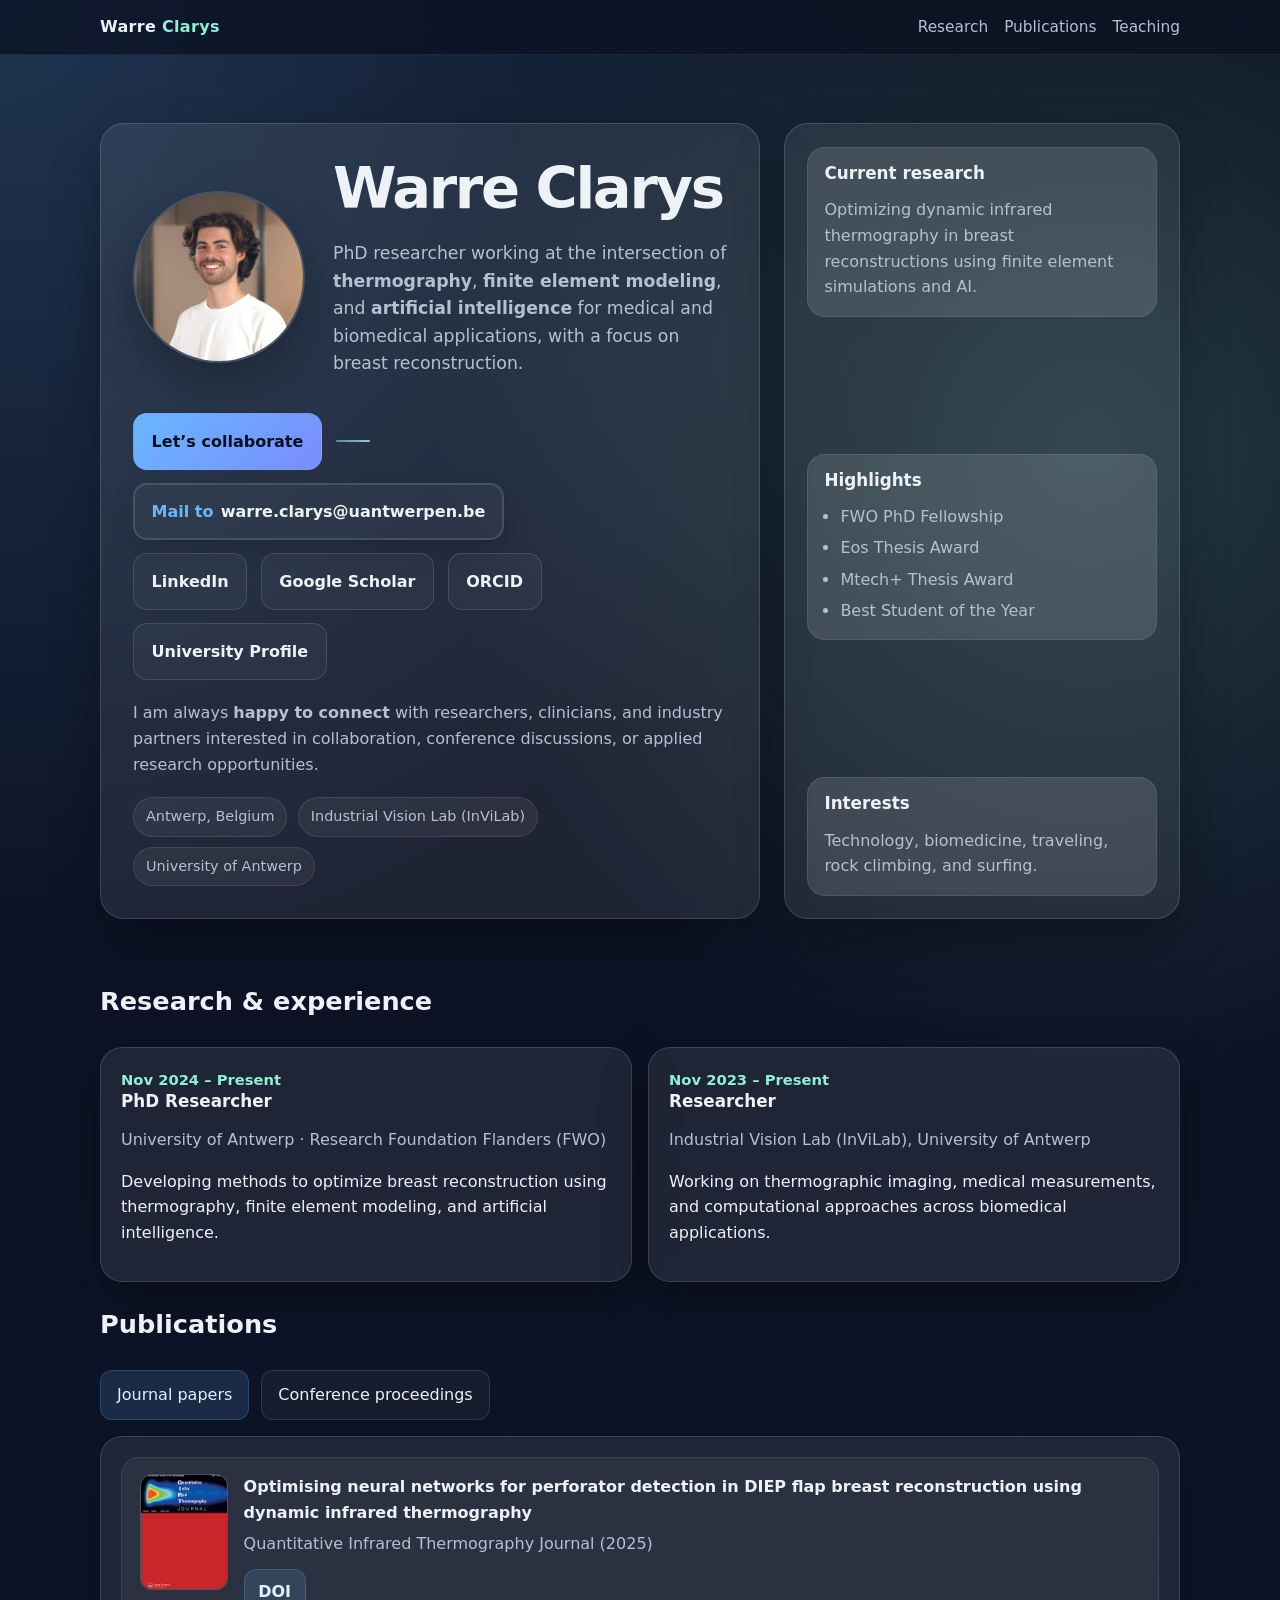
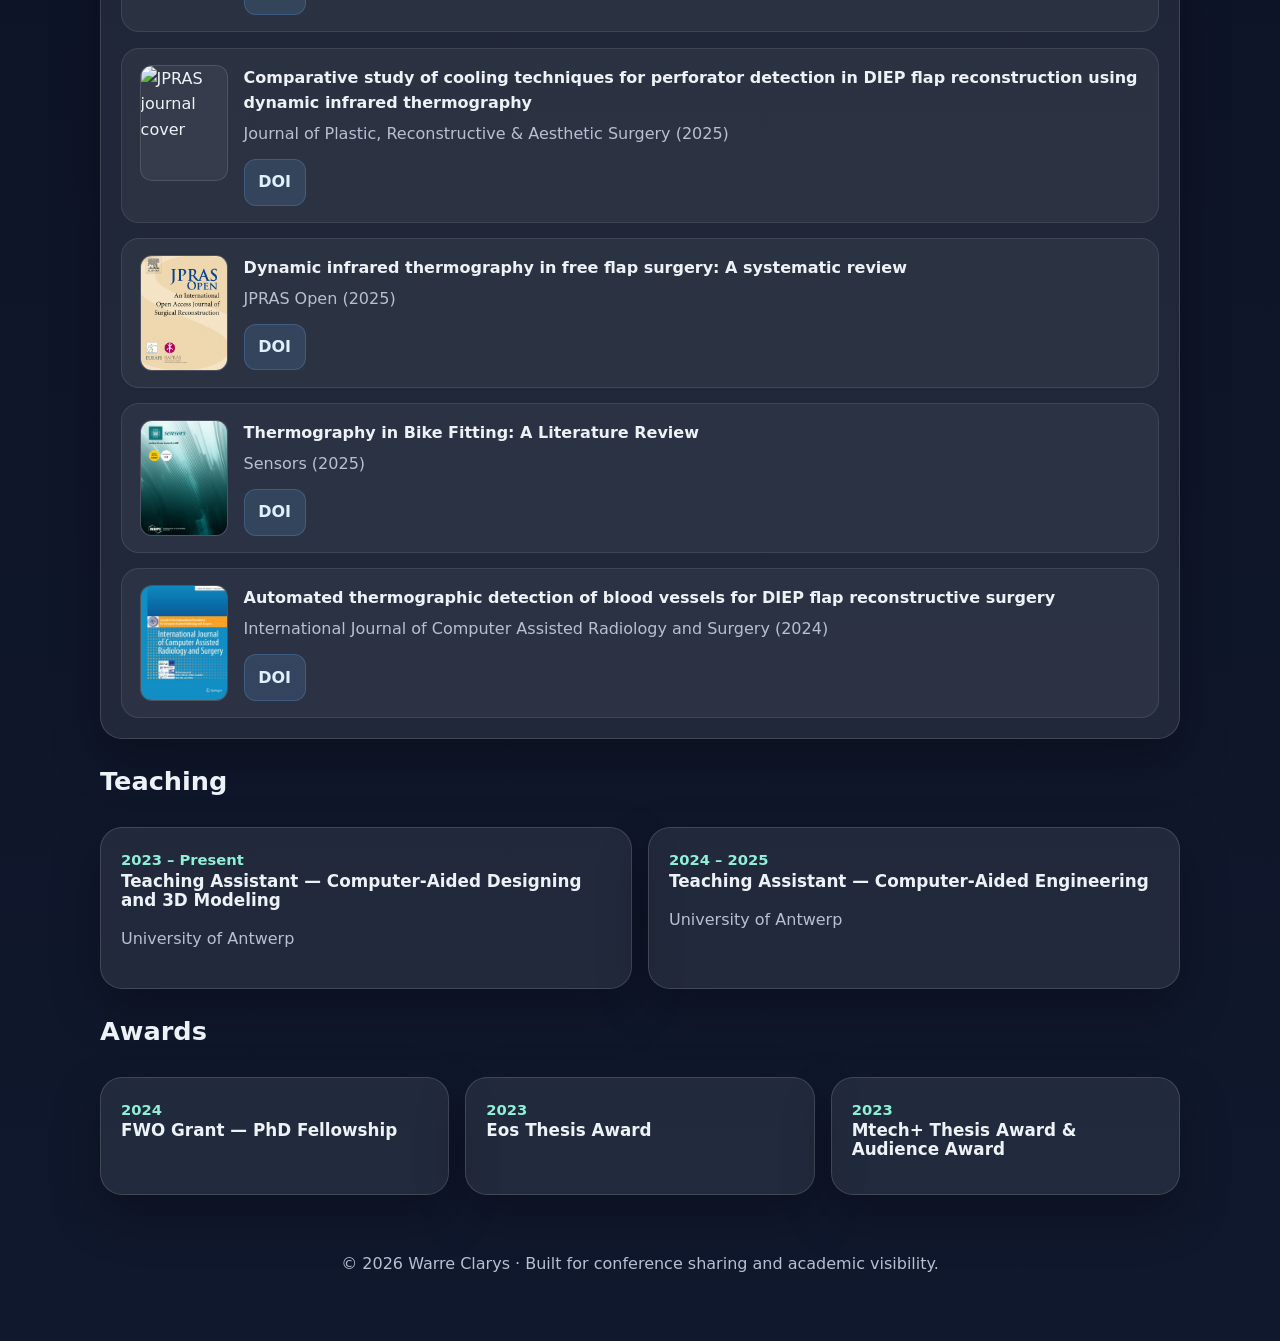
==== index.html @ d7e2ec7a "Update index.html" ====
<!DOCTYPE html>
<html lang="en">
<head>
  <meta charset="UTF-8" />
  <meta name="viewport" content="width=device-width, initial-scale=1.0" />
  <title>Warre Clarys | PhD Researcher</title>
  <meta name="description" content="Personal academic website of Warre Clarys, PhD researcher at the University of Antwerp working on thermography, finite element modeling, and AI in breast reconstruction." />
  <style>
    :root {
      --bg: #0b1020;
      --panel: rgba(255,255,255,0.08);
      --panel-strong: rgba(255,255,255,0.12);
      --text: #edf2f7;
      --muted: #b7c0d1;
      --accent: #69b7ff;
      --accent-2: #8ef0d6;
      --border: rgba(255,255,255,0.14);
      --shadow: 0 20px 50px rgba(0,0,0,0.28);
      --max: 1080px;
    }

    * { box-sizing: border-box; }
    html { scroll-behavior: smooth; }
    body {
      margin: 0;
      font-family: Inter, ui-sans-serif, system-ui, -apple-system, BlinkMacSystemFont, "Segoe UI", sans-serif;
      color: var(--text);
      background:
        radial-gradient(circle at top left, rgba(105,183,255,0.22), transparent 30%),
        radial-gradient(circle at 85% 15%, rgba(142,240,214,0.18), transparent 24%),
        linear-gradient(180deg, #0b1020 0%, #10182d 100%);
      line-height: 1.6;
    }

    a { color: inherit; text-decoration: none; }
    img { max-width: 100%; display: block; }

    .container { width: min(calc(100% - 2rem), var(--max)); margin: 0 auto; }

    .nav {
      position: sticky;
      top: 0;
      backdrop-filter: blur(14px);
      background: rgba(11,16,32,0.72);
      border-bottom: 1px solid rgba(255,255,255,0.08);
      z-index: 10;
    }

    .nav-inner {
      display: flex;
      align-items: center;
      justify-content: space-between;
      padding: 0.9rem 0;
      gap: 1rem;
    }

    .brand { font-weight: 800; letter-spacing: 0.02em; }
    .brand span { color: var(--accent-2); }

    .nav-links {
      display: flex;
      gap: 1rem;
      flex-wrap: wrap;
      font-size: 0.96rem;
      color: var(--muted);
    }

    .hero {
      padding: 4.25rem 0 3rem;
    }

    .hero-grid {
      display: grid;
      grid-template-columns: 1.25fr 0.75fr;
      gap: 1.5rem;
      align-items: stretch;
    }

    .card {
      background: var(--panel);
      border: 1px solid var(--border);
      border-radius: 24px;
      box-shadow: var(--shadow);
    }

    .hero-main {
      padding: 2rem;
    }

    .eyebrow {
      display: inline-block;
      padding: 0.35rem 0.7rem;
      border-radius: 999px;
      background: rgba(105,183,255,0.12);
      border: 1px solid rgba(105,183,255,0.24);
      color: #d6e9ff;
      font-size: 0.88rem;
      margin-bottom: 1rem;
    }

    .hero-top {
      display: flex;
      gap: 1.75rem;
      align-items: center;
      margin-bottom: 1rem;
    }

    .profile-photo {
      width: 172px;
      height: 172px;
      object-fit: cover;
      border-radius: 50%;
      border: 2px solid rgba(255,255,255,0.14);
      box-shadow: var(--shadow);
      flex-shrink: 0;
    }

    h1, h2, h3 { line-height: 1.15; margin: 0 0 0.9rem; }
    h1 { font-size: clamp(2.2rem, 4.5vw, 4.2rem); letter-spacing: -0.04em; }
    h2 { font-size: clamp(1.45rem, 2vw, 2rem); }
    h3 { font-size: 1.05rem; }

    .lead {
      font-size: 1.08rem;
      color: var(--muted);
      max-width: 60ch;
      margin-bottom: 1.2rem;
    }

    .cta-row {
      display: flex;
      flex-wrap: wrap;
      gap: 0.85rem;
      margin-bottom: 0.85rem;
      align-items: center;
    }

    .cta-connector {
      width: 34px;
      height: 2px;
      background: linear-gradient(90deg, rgba(105,183,255,0.7), rgba(142,240,214,0.9));
      border-radius: 999px;
      flex-shrink: 0;
      opacity: 0.95;
    }

    .link-row {
      display: flex;
      flex-wrap: wrap;
      gap: 0.85rem;
      margin-bottom: 1.3rem;
    }

    .email-link {
      background: linear-gradient(135deg, rgba(142,240,214,0.12), rgba(105,183,255,0.10));
      border-color: rgba(142,240,214,0.72);
      color: #f6fffb;
      box-shadow: 0 0 0 1px rgba(142,240,214,0.16) inset, 0 10px 24px rgba(0,0,0,0.14);
      padding-left: 1rem;
      padding-right: 1rem;
    }

    .email-link .mail-label {
      color: var(--accent);
      font-weight: 800;
      margin-right: 0.45rem;
    }

    

    .btn {
      display: inline-flex;
      align-items: center;
      justify-content: center;
      padding: 0.9rem 1.1rem;
      border-radius: 14px;
      font-weight: 700;
      border: 1px solid transparent;
      transition: transform 0.18s ease, background 0.18s ease, border-color 0.18s ease;
      text-align: center;
    }
    .btn:hover { transform: translateY(-1px); }
    .btn-primary {
      background: linear-gradient(135deg, var(--accent), #7a8cff);
      color: #07111f;
    }
    .btn-secondary {
      background: rgba(255,255,255,0.04);
      border-color: rgba(255,255,255,0.12);
      color: var(--text);
    }

    .hero-meta {
      display: flex;
      flex-wrap: wrap;
      gap: 0.65rem;
      margin-top: 1.25rem;
    }

    .pill {
      padding: 0.45rem 0.75rem;
      border-radius: 999px;
      background: rgba(255,255,255,0.06);
      border: 1px solid rgba(255,255,255,0.09);
      color: var(--muted);
      font-size: 0.9rem;
    }

    .hero-side {
      padding: 1.4rem;
      display: flex;
      flex-direction: column;
      justify-content: space-between;
      gap: 1rem;
    }

    .mini-block {
      padding: 1rem;
      border-radius: 18px;
      background: var(--panel-strong);
      border: 1px solid rgba(255,255,255,0.09);
    }

    .mini-block p, .mini-block li { color: var(--muted); margin: 0.35rem 0 0; }
    .mini-block ul { padding-left: 1rem; margin: 0.2rem 0 0; }

    .section {
      padding: 1.25rem 0 0.5rem;
    }

    .section-header {
      display: flex;
      justify-content: space-between;
      align-items: end;
      gap: 1rem;
      margin-bottom: 1rem;
    }

    .grid-2, .grid-3 {
      display: grid;
      gap: 1rem;
    }
    .grid-2 { grid-template-columns: repeat(2, minmax(0, 1fr)); }
    .grid-3 { grid-template-columns: repeat(3, minmax(0, 1fr)); }

    .content-card {
      padding: 1.25rem;
      background: var(--panel);
      border: 1px solid var(--border);
      border-radius: 22px;
      box-shadow: var(--shadow);
    }

    .meta { color: var(--accent-2); font-size: 0.92rem; font-weight: 700; }
    .muted { color: var(--muted); }

    .pub-tabs {
      display: flex;
      flex-wrap: wrap;
      gap: 0.75rem;
      margin-bottom: 1rem;
    }

    .tab-btn {
      cursor: pointer;
      padding: 0.7rem 1rem;
      border-radius: 12px;
      border: 1px solid rgba(255,255,255,0.12);
      background: rgba(255,255,255,0.04);
      color: var(--text);
      font-weight: 700;
      font: inherit;
    }

    .tab-btn.active {
      background: rgba(105,183,255,0.14);
      color: #dff1ff;
      border-color: rgba(105,183,255,0.22);
    }

    .pub-group { display: none; }
    .pub-group.active { display: grid; gap: 0.95rem; }

    .pub-item {
      display: grid;
      grid-template-columns: 88px 1fr;
      gap: 1rem;
      align-items: start;
      padding: 1rem 1.1rem;
      background: rgba(255,255,255,0.05);
      border-radius: 18px;
      border: 1px solid rgba(255,255,255,0.09);
    }

    .pub-cover {
      width: 88px;
      height: 116px;
      object-fit: cover;
      border-radius: 12px;
      border: 1px solid rgba(255,255,255,0.12);
      background: rgba(255,255,255,0.05);
    }

    .pub-item strong { display: block; margin-bottom: 0.35rem; }
    .pub-links {
      display: flex;
      flex-wrap: wrap;
      gap: 0.7rem;
      margin-top: 0.75rem;
    }

    .pub-links a {
      display: inline-flex;
      align-items: center;
      justify-content: center;
      padding: 0.6rem 0.85rem;
      border-radius: 12px;
      font-weight: 700;
      border: 1px solid rgba(255,255,255,0.12);
      background: rgba(255,255,255,0.04);
      color: var(--text);
    }

    .pub-links a.primary-link {
      background: rgba(105,183,255,0.14);
      color: #dff1ff;
      border-color: rgba(105,183,255,0.22);
    }

    footer {
      padding: 3rem 0 4rem;
      color: var(--muted);
      text-align: center;
    }

    @media (max-width: 920px) {
      .hero-grid, .grid-2, .grid-3 { grid-template-columns: 1fr; }
      .nav-inner { flex-direction: column; align-items: start; }
      .hero-top { align-items: flex-start; }
    }

    @media (max-width: 640px) {
      .hero { padding: 2.25rem 0 2rem; }
      .nav { position: static; }
      .nav-inner { align-items: center; }
      .nav-links {
        justify-content: center;
        width: 100%;
        font-size: 0.92rem;
        gap: 0.8rem 1rem;
      }
      .hero-main, .hero-side, .content-card { padding: 1.15rem; }
      .hero-top {
        flex-direction: column;
        align-items: center;
        text-align: center;
      }
      .profile-photo {
        width: 186px;
        height: 186px;
      }
      .lead { font-size: 1rem; }
      .cta-row, .link-row, .hero-meta, .pub-tabs { justify-content: center; }
      .pub-item {
        grid-template-columns: 1fr;
      }
      .pub-cover {
        width: 84px;
        height: 110px;
      }
      .section { padding-top: 0.8rem; }
      h1 { font-size: 2.15rem; }
    }
  </style>
</head>
<body>
  <nav class="nav">
    <div class="container nav-inner">
      <a class="brand" href="#top">Warre<span> Clarys</span></a>
      <div class="nav-links">
        <a href="#research">Research</a>
        <a href="#publications">Publications</a>
        <a href="#teaching">Teaching</a>
      </div>
    </div>
  </nav>

  <main id="top">
    <section class="hero">
      <div class="container hero-grid">
        <div class="card hero-main">
          <div class="hero-top">
            <img class="profile-photo" src="profielfoto2_bijgesneden.png" alt="Portrait of Warre Clarys" />
            <div>
              <h1>Warre Clarys</h1>
              <p class="lead">
                PhD researcher working at the intersection of <strong>thermography</strong>, <strong>finite element modeling</strong>, and <strong>artificial intelligence</strong> for medical and biomedical applications, with a focus on breast reconstruction.
              </p>
            </div>
          </div>

          <div class="cta-row">
            <a class="btn btn-primary" href="mailto:warre.clarys@uantwerpen.be">Let’s collaborate</a>
            <span class="cta-connector" aria-hidden="true"></span>
            <a class="btn btn-secondary email-link" href="mailto:warre.clarys@uantwerpen.be"><span class="mail-label">Mail to</span> warre.clarys@uantwerpen.be</a>
          </div>

          <div class="link-row">
            <a class="btn btn-secondary" href="https://www.linkedin.com/in/warre-clarys-a41159239/" target="_blank" rel="noreferrer">LinkedIn</a>
            <a class="btn btn-secondary" href="https://scholar.google.com/citations?user=UOF4WLYAAAAJ" target="_blank" rel="noreferrer">Google Scholar</a>
            <a class="btn btn-secondary" href="https://orcid.org/0009-0002-5325-7750" target="_blank" rel="noreferrer">ORCID</a>
            <a class="btn btn-secondary" href="https://www.uantwerpen.be/en/staff/warre-clarys_26151/" target="_blank" rel="noreferrer">University Profile</a>
          </div>

          <p class="muted" style="margin:0 0 1rem; max-width:58ch;">
            I am always <strong>happy to connect</strong> with researchers, clinicians, and industry partners interested in collaboration, conference discussions, or applied research opportunities.
          </p>

          <div class="hero-meta">
            <span class="pill">Antwerp, Belgium</span>
            <span class="pill">Industrial Vision Lab (InViLab)</span>
            <span class="pill">University of Antwerp</span>
          </div>
        </div>

        <aside class="card hero-side">
          <div class="mini-block">
            <h3>Current research</h3>
            <p>Optimizing dynamic infrared thermography in breast reconstructions using finite element simulations and AI.</p>
          </div>
          <div class="mini-block">
            <h3>Highlights</h3>
            <ul>
              <li>FWO PhD Fellowship</li>
              <li>Eos Thesis Award</li>
              <li>Mtech+ Thesis Award</li>
              <li>Best Student of the Year</li>
            </ul>
          </div>
          <div class="mini-block">
            <h3>Interests</h3>
            <p>Technology, biomedicine, traveling, rock climbing, and surfing.</p>
          </div>
        </aside>
      </div>
    </section>
<section id="research" class="section">
      <div class="container">
        <div class="section-header">
          <div>
            <h2>Research & experience</h2>
          </div>
        </div>
        <div class="grid-2">
          <article class="content-card">
            <div class="meta">Nov 2024 – Present</div>
            <h3>PhD Researcher</h3>
            <p class="muted">University of Antwerp · Research Foundation Flanders (FWO)</p>
            <p>Developing methods to optimize breast reconstruction using thermography, finite element modeling, and artificial intelligence.</p>
          </article>
          <article class="content-card">
            <div class="meta">Nov 2023 – Present</div>
            <h3>Researcher</h3>
            <p class="muted">Industrial Vision Lab (InViLab), University of Antwerp</p>
            <p>Working on thermographic imaging, medical measurements, and computational approaches across biomedical applications.</p>
          </article>
        </div>
      </div>
    </section>

    <section id="publications" class="section">
      <div class="container">
        <div class="section-header">
          <div>
            <h2>Publications</h2>
          </div>
        </div>

        <div class="pub-tabs">
          <button class="tab-btn active" data-target="journal-papers">Journal papers</button>
          <button class="tab-btn" data-target="conference-proceedings">Conference proceedings</button>
        </div>

        <div class="content-card">
          <div id="journal-papers" class="pub-group active">
            <div class="pub-item">
              <img class="pub-cover" src="QIRT_journal.jpg" alt="QIRT journal cover" />
              <div>
                <strong>Optimising neural networks for perforator detection in DIEP flap breast reconstruction using dynamic infrared thermography</strong>
                <div class="muted">Quantitative Infrared Thermography Journal (2025)</div>
                <div class="pub-links">
                  <a class="primary-link" href="https://doi.org/10.1080/17686733.2025.2585417" target="_blank" rel="noreferrer">DOI</a>
                  
                </div>
              </div>
            </div>

            <div class="pub-item">
              <img class="pub-cover" src="JPRAS_cover.jpg" alt="JPRAS journal cover" />
              <div>
                <strong>Comparative study of cooling techniques for perforator detection in DIEP flap reconstruction using dynamic infrared thermography</strong>
                <div class="muted">Journal of Plastic, Reconstructive & Aesthetic Surgery (2025)</div>
                <div class="pub-links">
                  <a class="primary-link" href="https://doi.org/10.1016/j.bjps.2025.08.018" target="_blank" rel="noreferrer">DOI</a>
                  
                </div>
              </div>
            </div>

            <div class="pub-item">
              <img class="pub-cover" src="JPRASOPEN_cover.jpg" alt="JPRAS Open cover" />
              <div>
                <strong>Dynamic infrared thermography in free flap surgery: A systematic review</strong>
                <div class="muted">JPRAS Open (2025)</div>
                <div class="pub-links">
                  <a class="primary-link" href="https://doi.org/10.1016/j.jpra.2025.11.027" target="_blank" rel="noreferrer">DOI</a>
                  
                </div>
              </div>
            </div>

            <div class="pub-item">
              <img class="pub-cover" src="sensors_cover.png" alt="Sensors journal cover" />
              <div>
                <strong>Thermography in Bike Fitting: A Literature Review</strong>
                <div class="muted">Sensors (2025)</div>
                <div class="pub-links">
                  <a class="primary-link" href="https://doi.org/10.3390/s25082356" target="_blank" rel="noreferrer">DOI</a>
                  
                </div>
              </div>
            </div>

            <div class="pub-item">
              <img class="pub-cover" src="IJCARS_cover.jfif" alt="IJCARS journal cover" />
              <div>
                <strong>Automated thermographic detection of blood vessels for DIEP flap reconstructive surgery</strong>
                <div class="muted">International Journal of Computer Assisted Radiology and Surgery (2024)</div>
                <div class="pub-links">
                  <a class="primary-link" href="https://doi.org/10.1007/s11548-024-03199-8" target="_blank" rel="noreferrer">DOI</a>
                  
                </div>
              </div>
            </div>
          </div>

          <div id="conference-proceedings" class="pub-group">
            <div class="pub-item" style="border-color: rgba(142,240,214,0.28); background: linear-gradient(135deg, rgba(142,240,214,0.08), rgba(255,255,255,0.04));">
              <img class="pub-cover" src="MeMeA_2026.jpeg" alt="IEEE International Symposium on Medical Measurements and Applications (MeMeA) 2026 cover" />
              <div>
                <strong>Dynamic infrared thermography and computed tomography angiography fusion for DIEP flap perforator selection: a novel measurement system</strong>
                <div class="muted">IEEE International Symposium on Medical Measurements and Applications (MeMeA) 2026</div>
                <div class="pub-links">
                  <a class="primary-link" href="#" onclick="return false;" aria-disabled="true">DOI coming soon</a>
                </div>
              </div>
            </div>

            <div class="pub-item" style="border-color: rgba(142,240,214,0.28); background: linear-gradient(135deg, rgba(142,240,214,0.08), rgba(255,255,255,0.04));">
              <img class="pub-cover" src="PBVS_2026.jpeg" alt="IEEE Conference on Computer Vision and Pattern Recognition Perception Beyond the Visible Spectrum Workshop (CVPR PBVS) 2026 cover" />
              <div>
                <strong>DIRT-SR38: A Real Paired Cross-Sensor Thermal Sequence Dataset for Super-Resolution in Clinical Dynamic Infrared Thermography</strong>
                <div class="muted">IEEE Conference on Computer Vision and Pattern Recognition Perception Beyond the Visible Spectrum Workshop (CVPR PBVS) 2026</div>
                <div class="pub-links">
                  <a class="primary-link" href="#" onclick="return false;" aria-disabled="true">DOI coming soon</a>
                </div>
              </div>
            </div>

            <div class="pub-item">
              <img class="pub-cover" src="QIRT_2024.jpg" alt="Quantitative InfraRed Thermography Conference (QIRT) 2024 cover" />
              <div>
                <strong>Detection of perforators for DIEP flap breast reconstruction using deep learning on thermal images</strong>
                <div class="muted">Quantitative InfraRed Thermography Conference (QIRT) 2024</div>
                <div class="pub-links">
                  <a class="primary-link" href="https://doi.org/10.21611/QIRT-2024-027" target="_blank" rel="noreferrer">DOI</a>
                </div>
              </div>
            </div>

            <div class="pub-item">
              <img class="pub-cover" src="MeMeA_2024.jpg" alt="IEEE International Symposium on Medical Measurements and Applications (MeMeA) 2024 cover" />
              <div>
                <strong>HypIRskin: Thermography-Guided Device for Diagnosis and Characterization of Skin Cancer Lesions</strong>
                <div class="muted">IEEE International Symposium on Medical Measurements and Applications (MeMeA) 2024</div>
                <div class="pub-links">
                  <a class="primary-link" href="https://doi.org/10.1109/MEMEA60663.2024.10596792" target="_blank" rel="noreferrer">DOI</a>
                </div>
              </div>
            </div>
          </div>
        </div>
      </div>
    </section>

    <section id="teaching" class="section">
      <div class="container">
        <div class="section-header">
          <div>
            <h2>Teaching</h2>
          </div>
        </div>
        <div class="grid-2">
          <article class="content-card">
            <div class="meta">2023 – Present</div>
            <h3>Teaching Assistant — Computer-Aided Designing and 3D Modeling</h3>
            <p class="muted">University of Antwerp</p>
          </article>
          <article class="content-card">
            <div class="meta">2024 – 2025</div>
            <h3>Teaching Assistant — Computer-Aided Engineering</h3>
            <p class="muted">University of Antwerp</p>
          </article>
        </div>
      </div>
    </section>

    <section class="section">
      <div class="container">
        <div class="section-header">
          <div>
            <h2>Awards</h2>
          </div>
        </div>
        <div class="grid-3">
          <article class="content-card"><div class="meta">2024</div><h3>FWO Grant — PhD Fellowship</h3></article>
          <article class="content-card"><div class="meta">2023</div><h3>Eos Thesis Award</h3></article>
          <article class="content-card"><div class="meta">2023</div><h3>Mtech+ Thesis Award & Audience Award</h3></article>
        </div>
      </div>
    </section>
  </main>

  <footer>
    <div class="container">
      © 2026 Warre Clarys · Built for conference sharing and academic visibility.
    </div>
  </footer>

  <script>
    const tabButtons = document.querySelectorAll('.tab-btn');
    const pubGroups = document.querySelectorAll('.pub-group');

    tabButtons.forEach(button => {
      button.addEventListener('click', () => {
        const target = button.getAttribute('data-target');

        tabButtons.forEach(btn => btn.classList.remove('active'));
        pubGroups.forEach(group => group.classList.remove('active'));

        button.classList.add('active');
        document.getElementById(target).classList.add('active');
      });
    });
  </script>
</body>
</html>
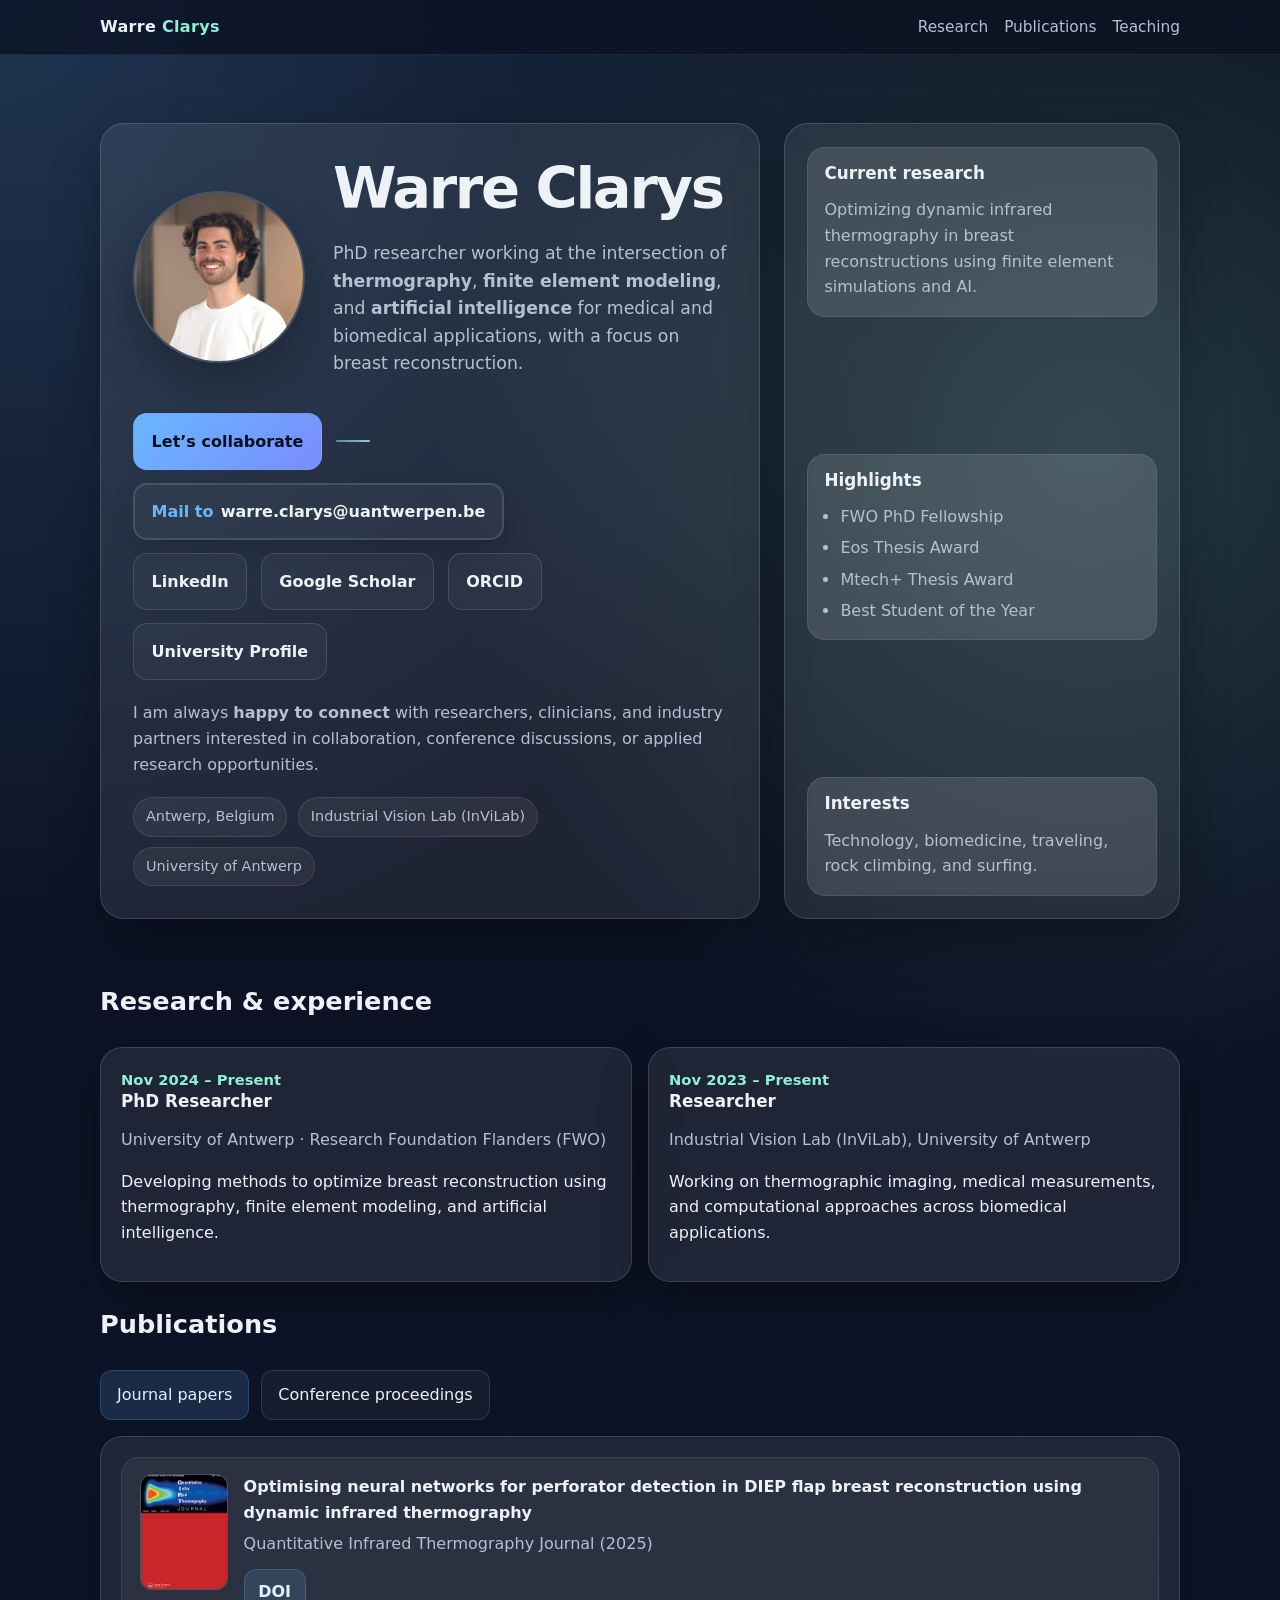
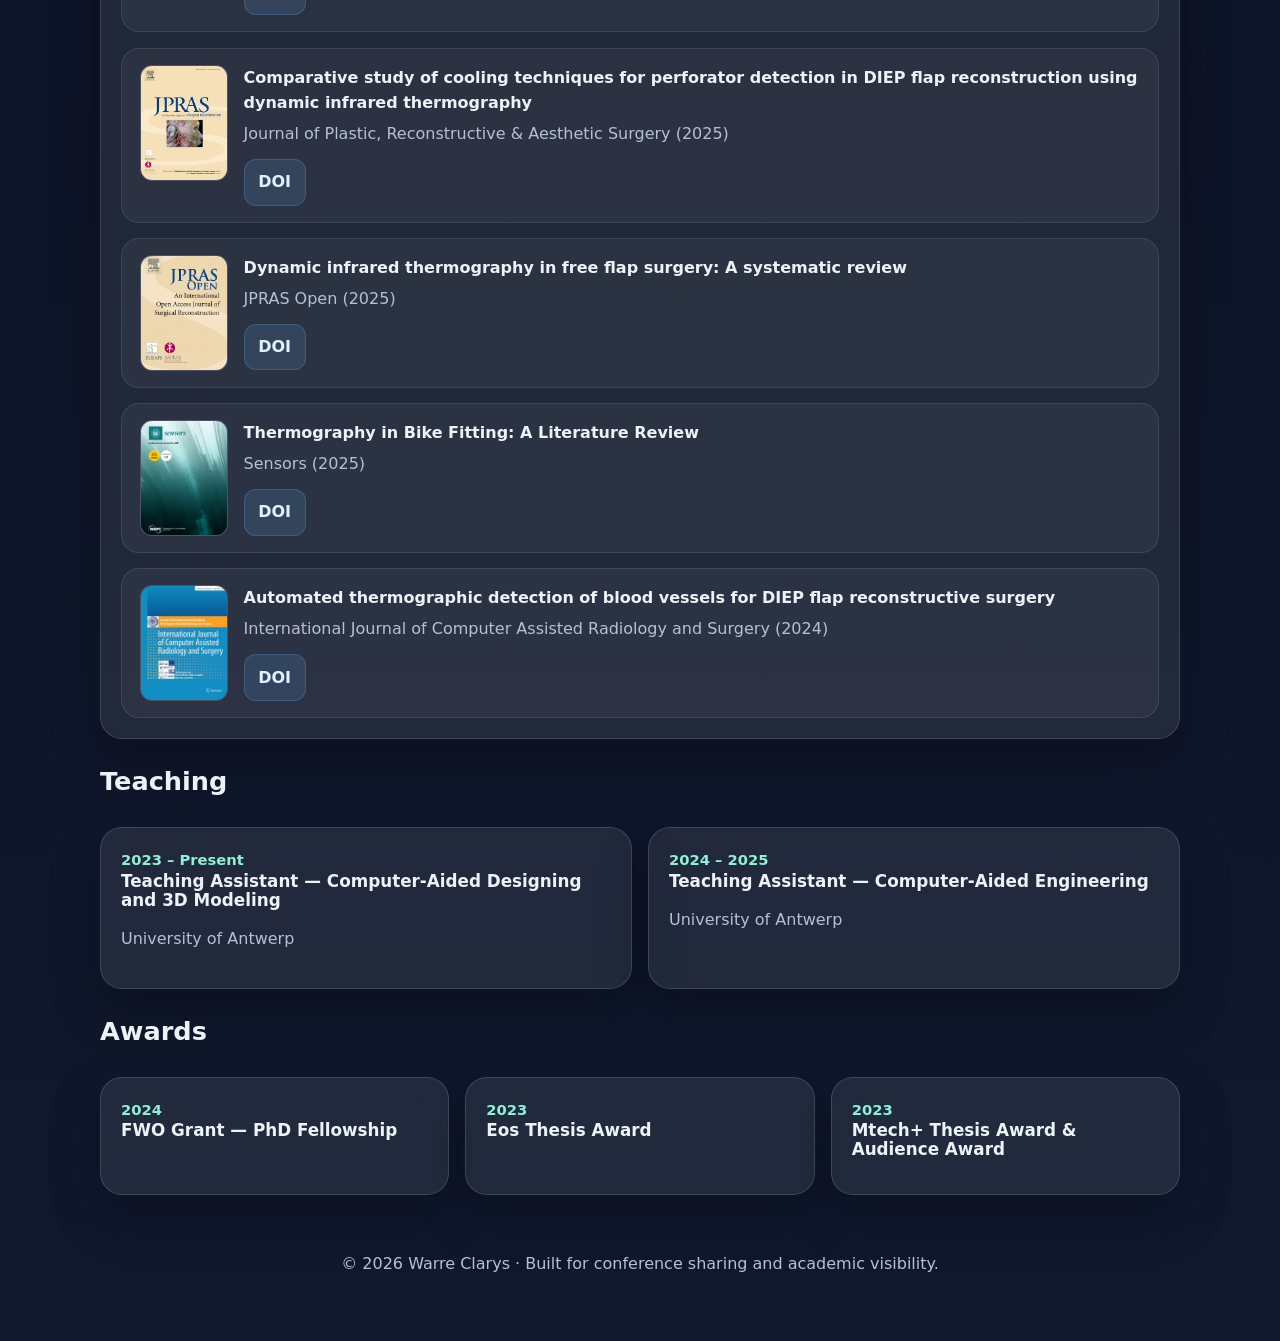
==== commit cc3e7554: "Update index.html" ====
--- a/index.html
+++ b/index.html
@@ -496,7 +496,7 @@
             </div>
 
             <div class="pub-item">
-              <img class="pub-cover" src="JPRAS_cover.jpg" alt="JPRAS journal cover" />
+              <img class="pub-cover" src="JPRAS_cover.jpeg" alt="JPRAS journal cover" />
               <div>
                 <strong>Comparative study of cooling techniques for perforator detection in DIEP flap reconstruction using dynamic infrared thermography</strong>
                 <div class="muted">Journal of Plastic, Reconstructive & Aesthetic Surgery (2025)</div>
@@ -546,7 +546,7 @@
 
           <div id="conference-proceedings" class="pub-group">
             <div class="pub-item" style="border-color: rgba(142,240,214,0.28); background: linear-gradient(135deg, rgba(142,240,214,0.08), rgba(255,255,255,0.04));">
-              <img class="pub-cover" src="MeMeA_2026.jpeg" alt="IEEE International Symposium on Medical Measurements and Applications (MeMeA) 2026 cover" />
+              <img class="pub-cover" src="MeMeA_2026.jpg" alt="IEEE International Symposium on Medical Measurements and Applications (MeMeA) 2026 cover" />
               <div>
                 <strong>Dynamic infrared thermography and computed tomography angiography fusion for DIEP flap perforator selection: a novel measurement system</strong>
                 <div class="muted">IEEE International Symposium on Medical Measurements and Applications (MeMeA) 2026</div>
@@ -557,7 +557,7 @@
             </div>
 
             <div class="pub-item" style="border-color: rgba(142,240,214,0.28); background: linear-gradient(135deg, rgba(142,240,214,0.08), rgba(255,255,255,0.04));">
-              <img class="pub-cover" src="PBVS_2026.jpeg" alt="IEEE Conference on Computer Vision and Pattern Recognition Perception Beyond the Visible Spectrum Workshop (CVPR PBVS) 2026 cover" />
+              <img class="pub-cover" src="PBVS_2026.jpg" alt="IEEE Conference on Computer Vision and Pattern Recognition Perception Beyond the Visible Spectrum Workshop (CVPR PBVS) 2026 cover" />
               <div>
                 <strong>DIRT-SR38: A Real Paired Cross-Sensor Thermal Sequence Dataset for Super-Resolution in Clinical Dynamic Infrared Thermography</strong>
                 <div class="muted">IEEE Conference on Computer Vision and Pattern Recognition Perception Beyond the Visible Spectrum Workshop (CVPR PBVS) 2026</div>
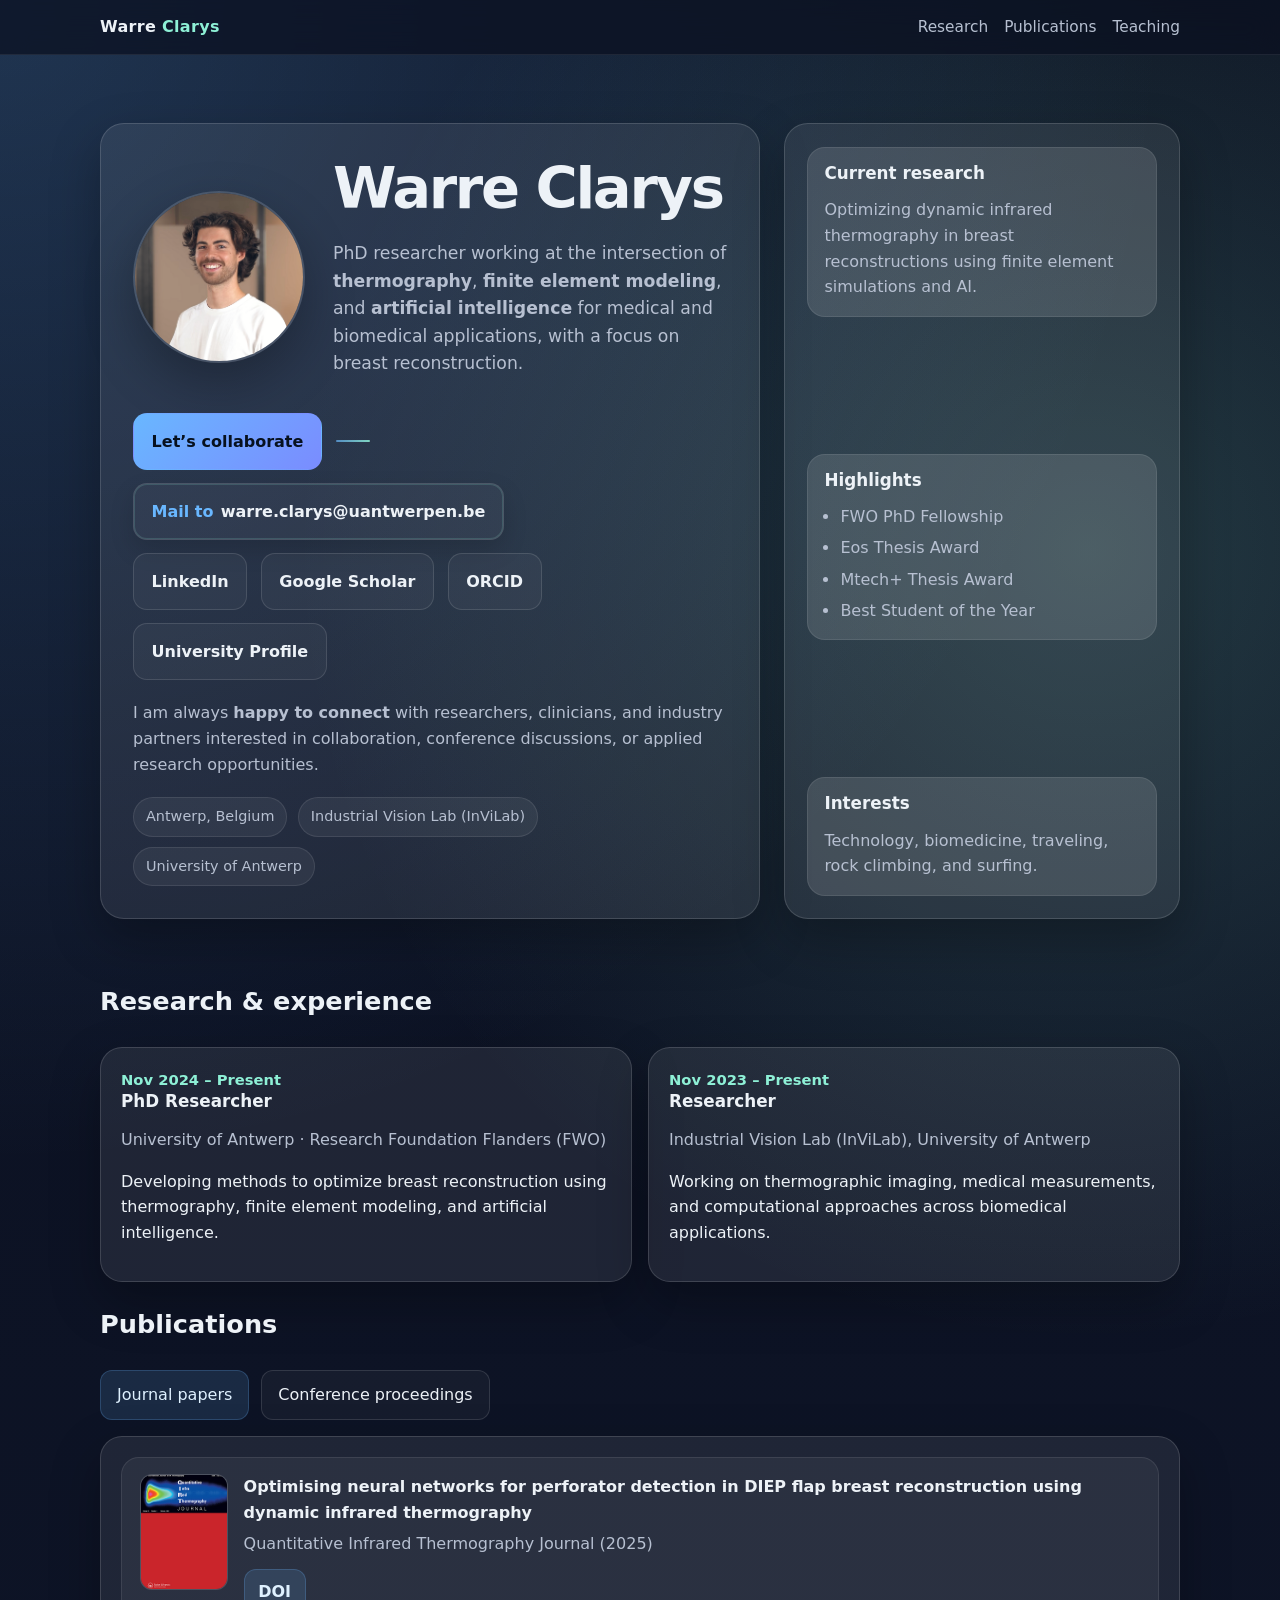
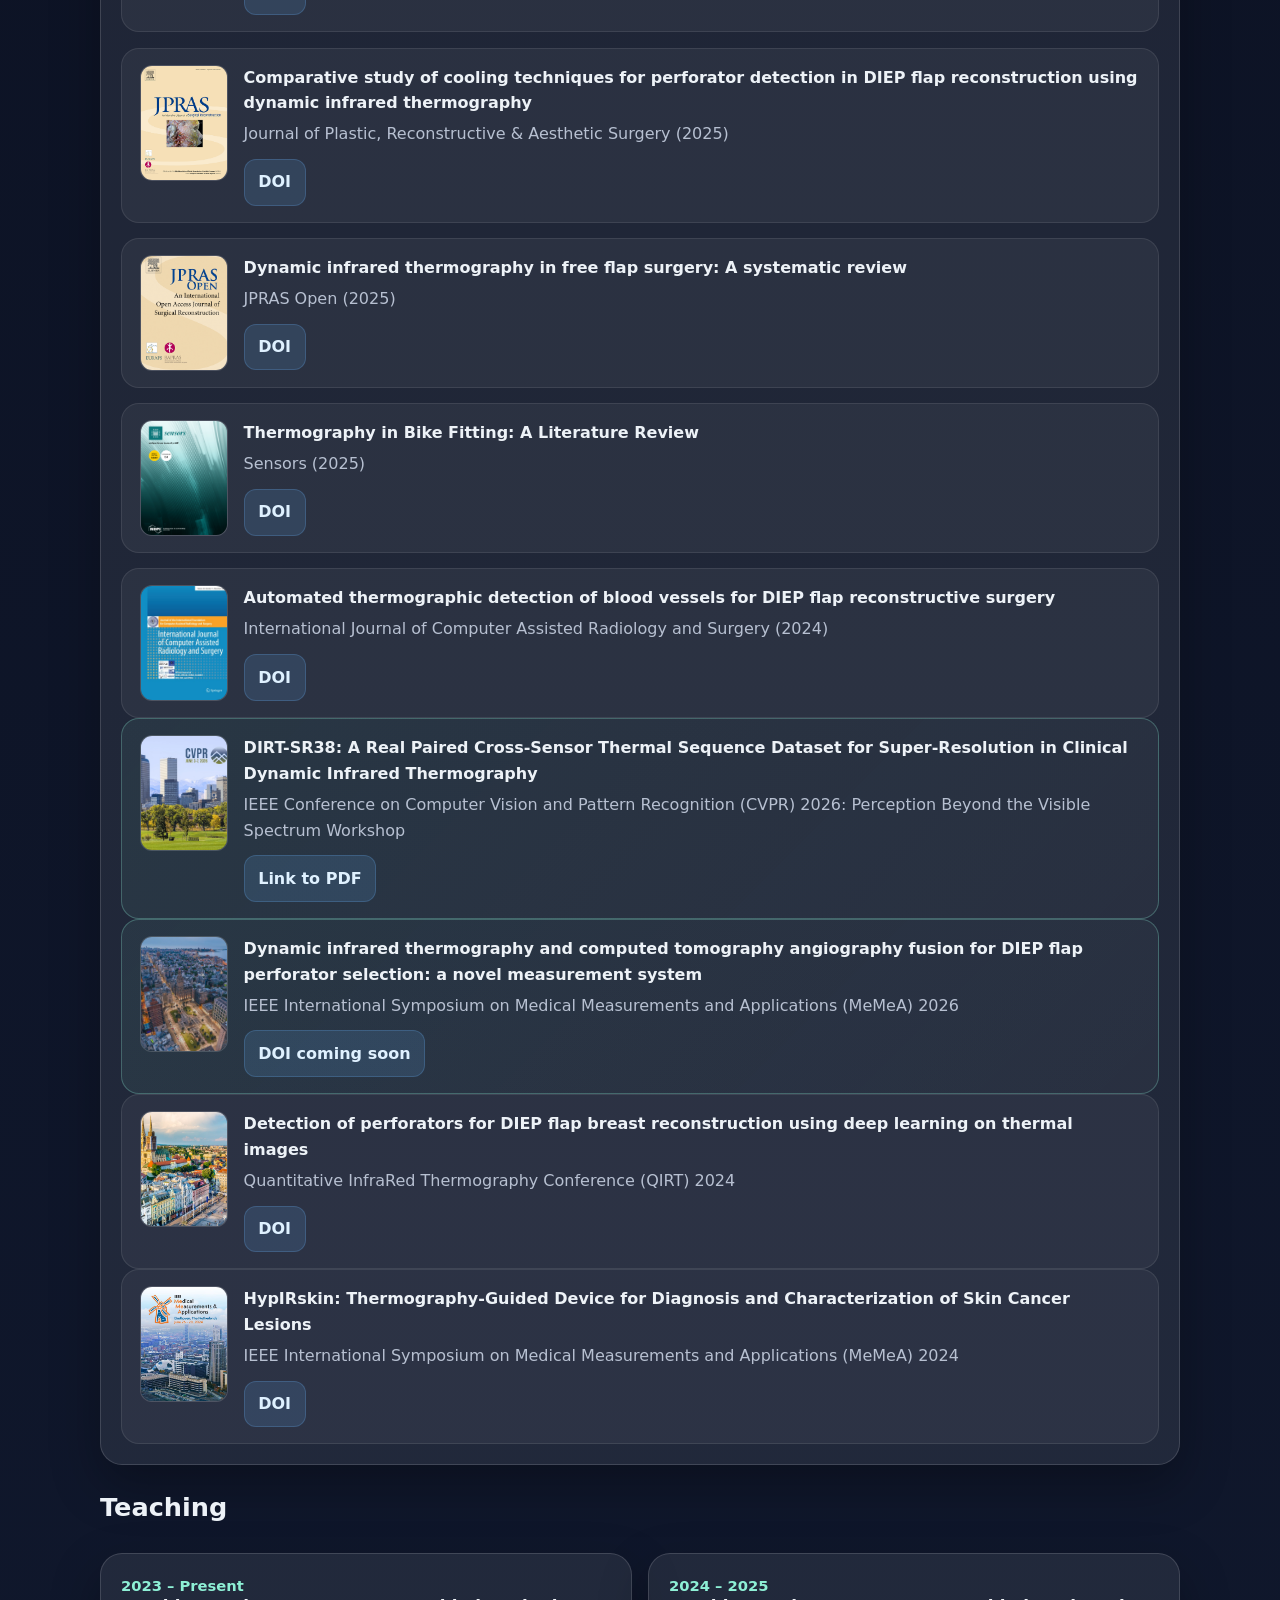
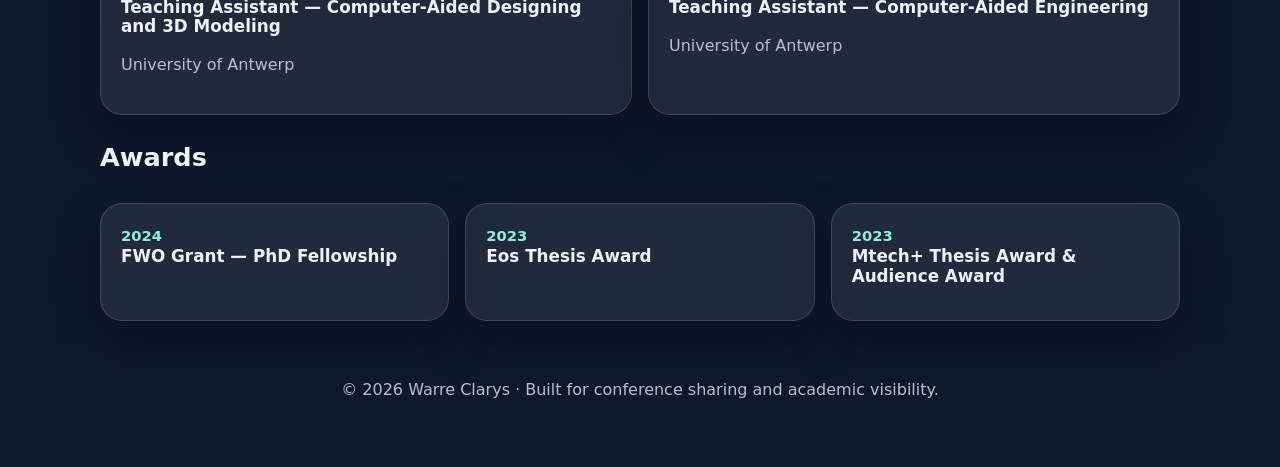
==== commit 90ba34de: "Update DIRTSR38 for conference.html" ====
--- a/index.html
+++ b/index.html
@@ -544,29 +544,28 @@
             </div>
           </div>
 
-          <div id="conference-proceedings" class="pub-group">
+          
             <div class="pub-item" style="border-color: rgba(142,240,214,0.28); background: linear-gradient(135deg, rgba(142,240,214,0.08), rgba(255,255,255,0.04));">
-              <img class="pub-cover" src="MeMeA_2026.jpg" alt="IEEE International Symposium on Medical Measurements and Applications (MeMeA) 2026 cover" />
-              <div>
-                <strong>Dynamic infrared thermography and computed tomography angiography fusion for DIEP flap perforator selection: a novel measurement system</strong>
-                <div class="muted">IEEE International Symposium on Medical Measurements and Applications (MeMeA) 2026</div>
-                <div class="pub-links">
-                  <a class="primary-link" href="#" onclick="return false;" aria-disabled="true">DOI coming soon</a>
-                </div>
-              </div>
-            </div>
-
-            <div class="pub-item" style="border-color: rgba(142,240,214,0.28); background: linear-gradient(135deg, rgba(142,240,214,0.08), rgba(255,255,255,0.04));">
-              <img class="pub-cover" src="PBVS_2026.jpg" alt="IEEE Conference on Computer Vision and Pattern Recognition Perception Beyond the Visible Spectrum Workshop (CVPR PBVS) 2026 cover" />
-              <div>
-                <strong>DIRT-SR38: A Real Paired Cross-Sensor Thermal Sequence Dataset for Super-Resolution in Clinical Dynamic Infrared Thermography</strong>
-                <div class="muted">IEEE Conference on Computer Vision and Pattern Recognition Perception Beyond the Visible Spectrum Workshop (CVPR PBVS) 2026</div>
-                <div class="pub-links">
-                  <a class="primary-link" href="#" onclick="return false;" aria-disabled="true">DOI coming soon</a>
-                </div>
-              </div>
-            </div>
-
+  <img class="pub-cover" src="CVPR_2026.jpg" alt="IEEE Conference on Computer Vision and Pattern Recognition Perception Beyond the Visible Spectrum Workshop (CVPR PBVS) 2026 cover" />
+  <div>
+    <strong>DIRT-SR38: A Real Paired Cross-Sensor Thermal Sequence Dataset for Super-Resolution in Clinical Dynamic Infrared Thermography</strong>
+    <div class="muted">IEEE Conference on Computer Vision and Pattern Recognition (CVPR) 2026: Perception Beyond the Visible Spectrum Workshop</div>
+    <div class="pub-links">
+      <a class="primary-link" href="https://openaccess.thecvf.com/content/CVPR2026W/PBVS/papers/Clarys_DIRT-SR38_A_Real_Paired_Cross-Sensor_Thermal_Sequence_Dataset_for_Super-Resolution_CVPRW_2026_paper.pdf" target="_blank" rel="noreferrer">Link to PDF</a>
+    </div>
+  </div>
+</div>
+
+<div class="pub-item" style="border-color: rgba(142,240,214,0.28); background: linear-gradient(135deg, rgba(142,240,214,0.08), rgba(255,255,255,0.04));">
+  <img class="pub-cover" src="MeMeA_2026.jpg" alt="IEEE International Symposium on Medical Measurements and Applications (MeMeA) 2026 cover" />
+  <div>
+    <strong>Dynamic infrared thermography and computed tomography angiography fusion for DIEP flap perforator selection: a novel measurement system</strong>
+    <div class="muted">IEEE International Symposium on Medical Measurements and Applications (MeMeA) 2026</div>
+    <div class="pub-links">
+      <a class="primary-link" href="#" onclick="return false;" aria-disabled="true">DOI coming soon</a>
+    </div>
+  </div>
+</div>
             <div class="pub-item">
               <img class="pub-cover" src="QIRT_2024.jpg" alt="Quantitative InfraRed Thermography Conference (QIRT) 2024 cover" />
               <div>
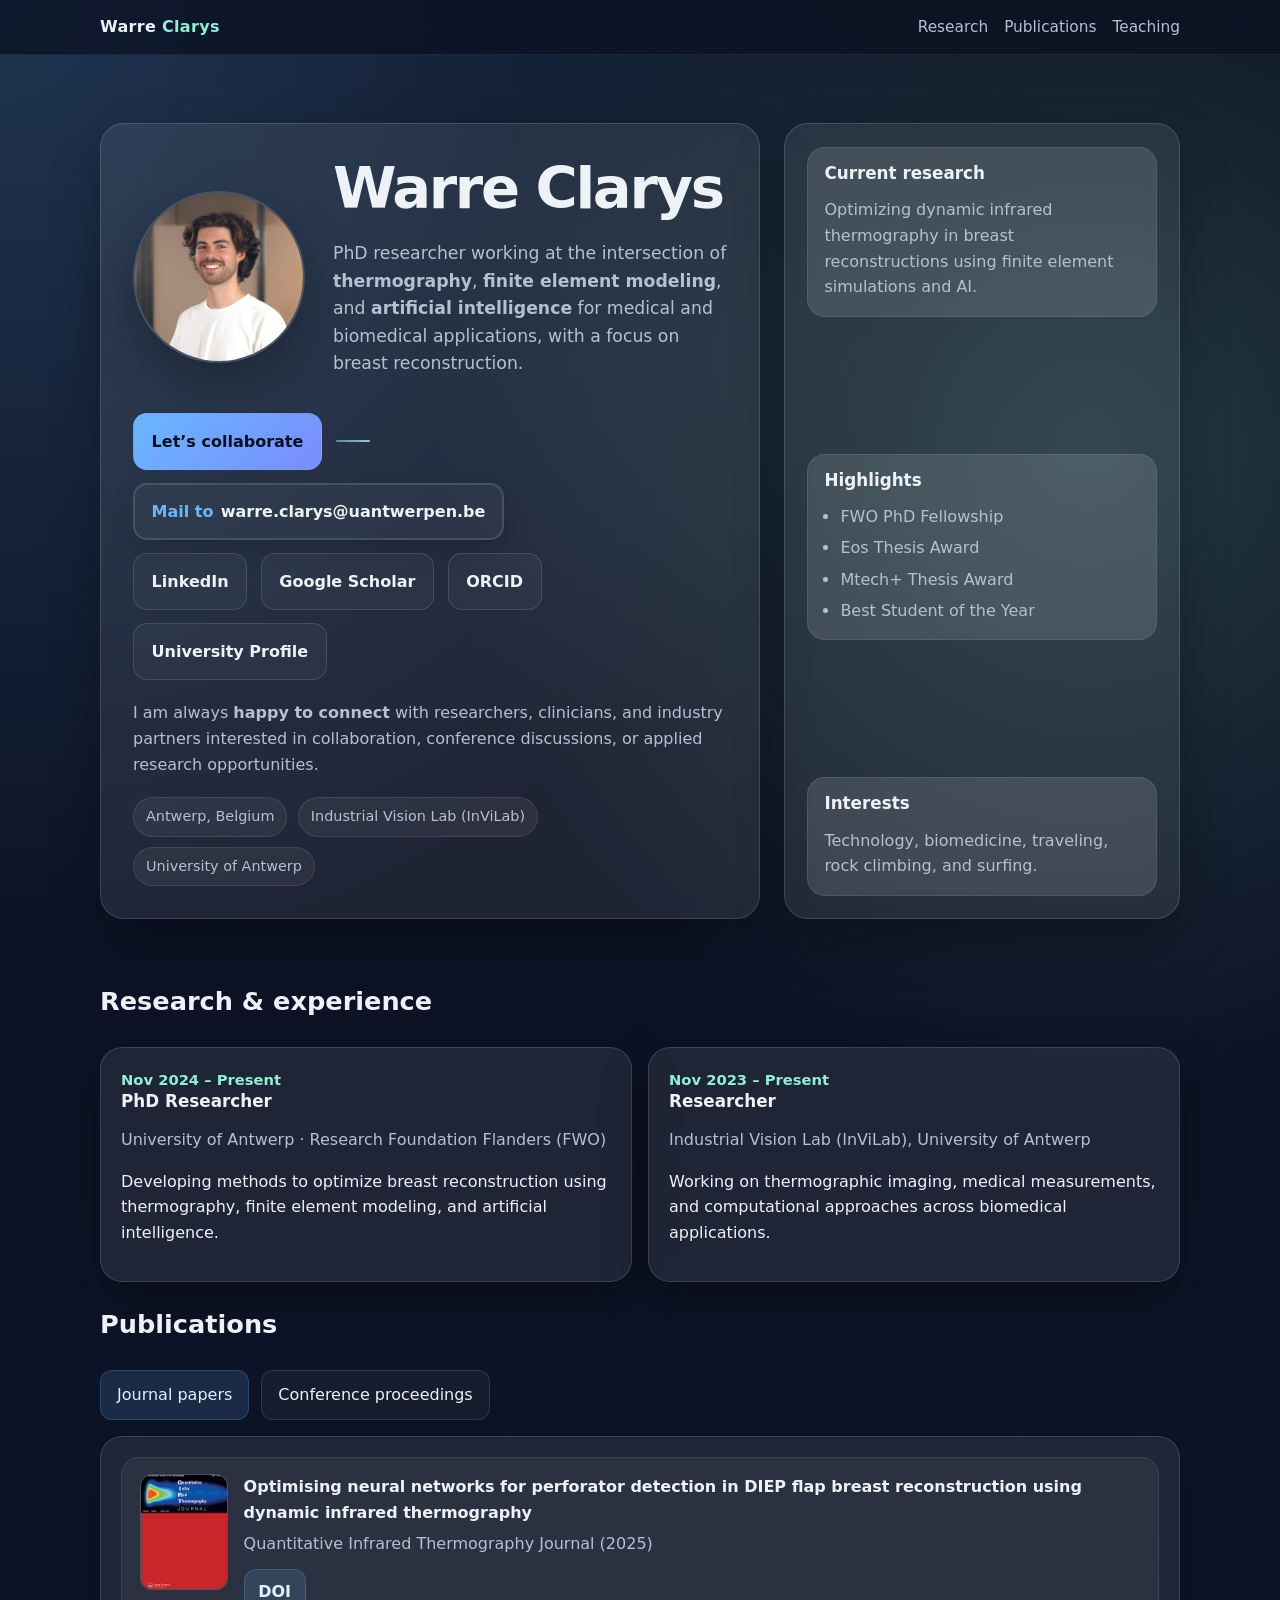
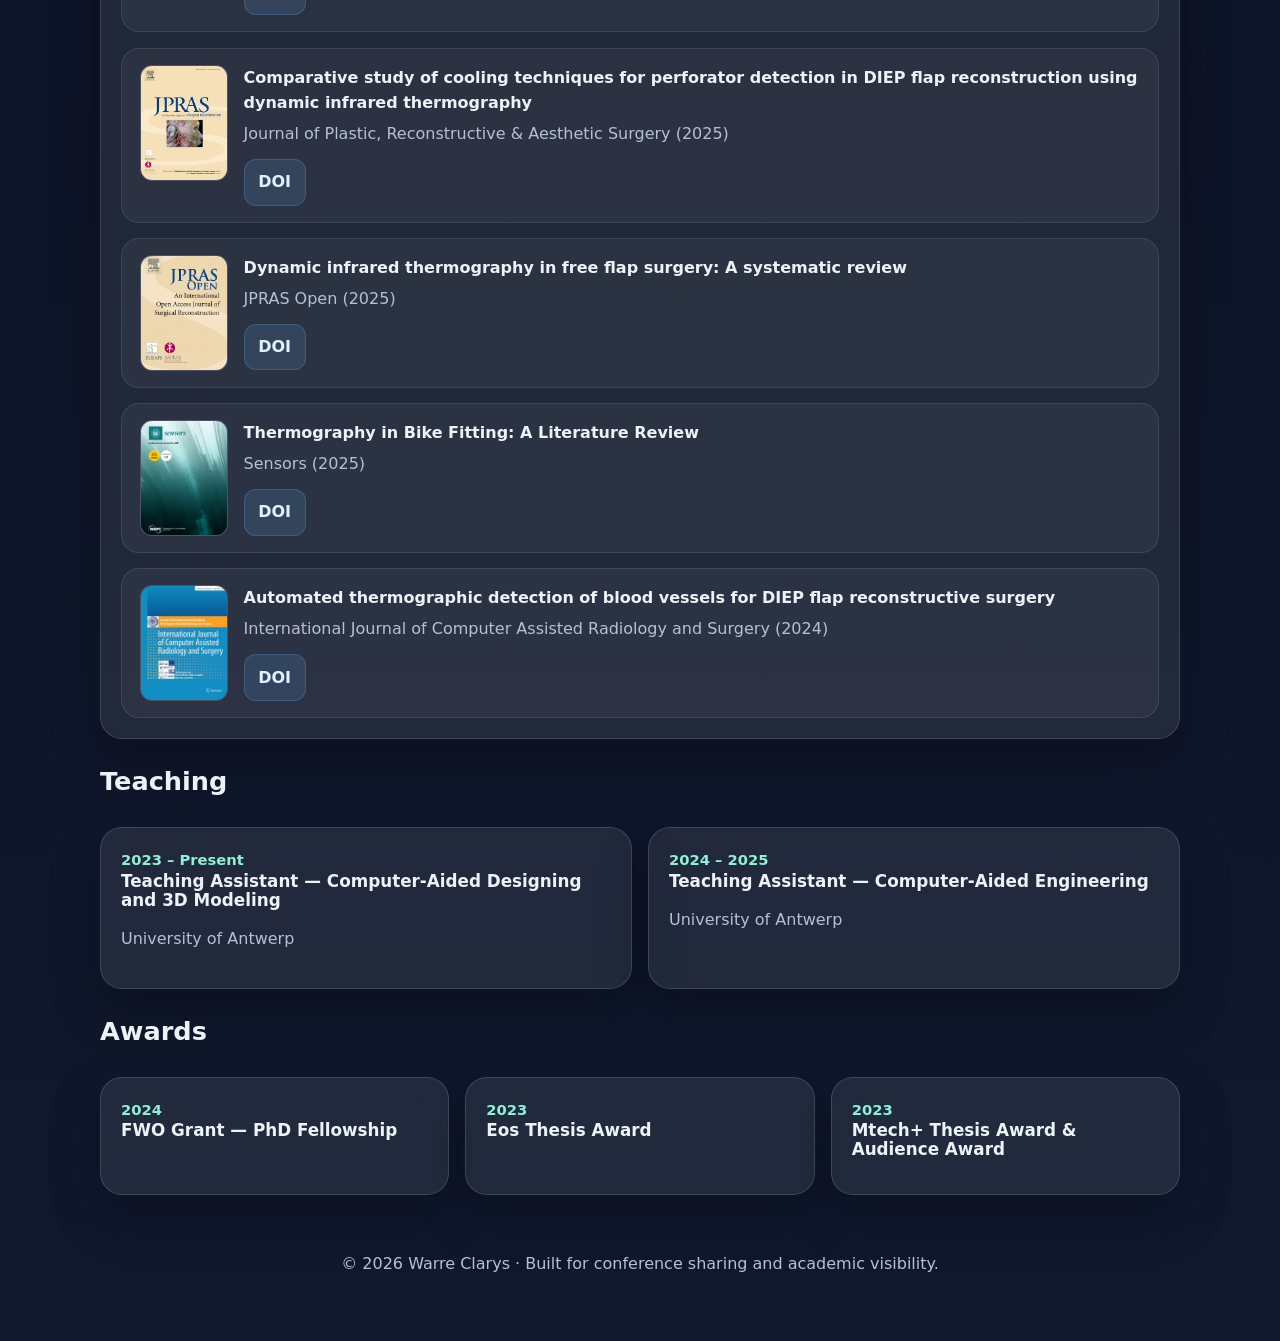
==== commit 411e4ce6: "Update index.html" ====
--- a/index.html
+++ b/index.html
@@ -544,28 +544,31 @@
             </div>
           </div>
 
+          <div id="conference-proceedings" class="pub-group">
+            <div class="pub-item" style="border-color: rgba(142,240,214,0.28); background: linear-gradient(135deg, rgba(142,240,214,0.08), rgba(255,255,255,0.04));">
+              <img class="pub-cover" src="CVPR_2026.jpg" alt="IEEE Conference on Computer Vision and Pattern Recognition Perception Beyond the Visible Spectrum Workshop (CVPR PBVS) 2026 cover" />
+              <div>
+                <strong>DIRT-SR38: A Real Paired Cross-Sensor Thermal Sequence Dataset for Super-Resolution in Clinical Dynamic Infrared Thermography</strong>
+                <div class="muted">IEEE Conference on Computer Vision and Pattern Recognition (CVPR) 2026: Perception Beyond the Visible Spectrum Workshop</div>
+                <div class="pub-links">
+                  <a class="primary-link" href="https://openaccess.thecvf.com/content/CVPR2026W/PBVS/papers/Clarys_DIRT-SR38_A_Real_Paired_Cross-Sensor_Thermal_Sequence_Dataset_for_Super-Resolution_CVPRW_2026_paper.pdf" target="_blank" rel="noreferrer">Link to PDF</a>
+                </div>
+              </div>
+            </div>
+            
+            <div class="pub-item" style="border-color: rgba(142,240,214,0.28); background: linear-gradient(135deg, rgba(142,240,214,0.08), rgba(255,255,255,0.04));">
+              <img class="pub-cover" src="MeMeA_2026.jpg" alt="IEEE International Symposium on Medical Measurements and Applications (MeMeA) 2026 cover" />
+              <div>
+                <strong>Dynamic infrared thermography and computed tomography angiography fusion for DIEP flap perforator selection: a novel measurement system</strong>
+                <div class="muted">IEEE International Symposium on Medical Measurements and Applications (MeMeA) 2026</div>
+                <div class="pub-links">
+                  <a class="primary-link" href="#" onclick="return false;" aria-disabled="true">DOI coming soon</a>
+                </div>
+              </div>
+            </div>
+
+
           
-            <div class="pub-item" style="border-color: rgba(142,240,214,0.28); background: linear-gradient(135deg, rgba(142,240,214,0.08), rgba(255,255,255,0.04));">
-  <img class="pub-cover" src="CVPR_2026.jpg" alt="IEEE Conference on Computer Vision and Pattern Recognition Perception Beyond the Visible Spectrum Workshop (CVPR PBVS) 2026 cover" />
-  <div>
-    <strong>DIRT-SR38: A Real Paired Cross-Sensor Thermal Sequence Dataset for Super-Resolution in Clinical Dynamic Infrared Thermography</strong>
-    <div class="muted">IEEE Conference on Computer Vision and Pattern Recognition (CVPR) 2026: Perception Beyond the Visible Spectrum Workshop</div>
-    <div class="pub-links">
-      <a class="primary-link" href="https://openaccess.thecvf.com/content/CVPR2026W/PBVS/papers/Clarys_DIRT-SR38_A_Real_Paired_Cross-Sensor_Thermal_Sequence_Dataset_for_Super-Resolution_CVPRW_2026_paper.pdf" target="_blank" rel="noreferrer">Link to PDF</a>
-    </div>
-  </div>
-</div>
-
-<div class="pub-item" style="border-color: rgba(142,240,214,0.28); background: linear-gradient(135deg, rgba(142,240,214,0.08), rgba(255,255,255,0.04));">
-  <img class="pub-cover" src="MeMeA_2026.jpg" alt="IEEE International Symposium on Medical Measurements and Applications (MeMeA) 2026 cover" />
-  <div>
-    <strong>Dynamic infrared thermography and computed tomography angiography fusion for DIEP flap perforator selection: a novel measurement system</strong>
-    <div class="muted">IEEE International Symposium on Medical Measurements and Applications (MeMeA) 2026</div>
-    <div class="pub-links">
-      <a class="primary-link" href="#" onclick="return false;" aria-disabled="true">DOI coming soon</a>
-    </div>
-  </div>
-</div>
             <div class="pub-item">
               <img class="pub-cover" src="QIRT_2024.jpg" alt="Quantitative InfraRed Thermography Conference (QIRT) 2024 cover" />
               <div>
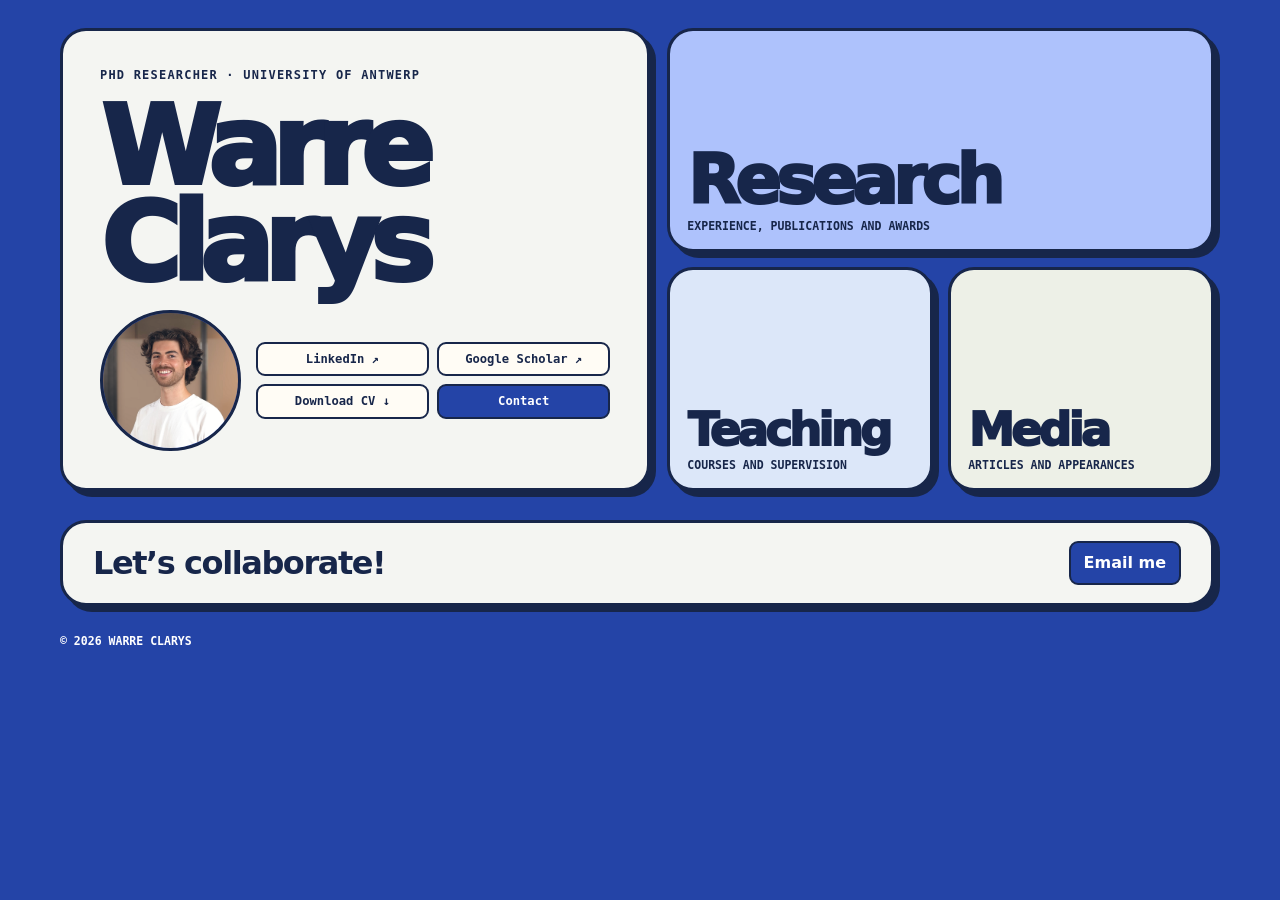
==== commit 09c8e46b: "Add files via upload" ====
--- a/index.html
+++ b/index.html
@@ -1,659 +1,54 @@
-<!DOCTYPE html>
+<!doctype html>
 <html lang="en">
 <head>
-  <meta charset="UTF-8" />
-  <meta name="viewport" content="width=device-width, initial-scale=1.0" />
+  <meta charset="utf-8">
+  <meta name="viewport" content="width=device-width, initial-scale=1">
+  <meta name="theme-color" content="#2444A7">
+  <meta name="description" content="Warre Clarys, PhD researcher at the University of Antwerp working on thermography, finite element modeling, and AI in breast reconstruction.">
   <title>Warre Clarys | PhD Researcher</title>
-  <meta name="description" content="Personal academic website of Warre Clarys, PhD researcher at the University of Antwerp working on thermography, finite element modeling, and AI in breast reconstruction." />
-  <style>
-    :root {
-      --bg: #0b1020;
-      --panel: rgba(255,255,255,0.08);
-      --panel-strong: rgba(255,255,255,0.12);
-      --text: #edf2f7;
-      --muted: #b7c0d1;
-      --accent: #69b7ff;
-      --accent-2: #8ef0d6;
-      --border: rgba(255,255,255,0.14);
-      --shadow: 0 20px 50px rgba(0,0,0,0.28);
-      --max: 1080px;
-    }
-
-    * { box-sizing: border-box; }
-    html { scroll-behavior: smooth; }
-    body {
-      margin: 0;
-      font-family: Inter, ui-sans-serif, system-ui, -apple-system, BlinkMacSystemFont, "Segoe UI", sans-serif;
-      color: var(--text);
-      background:
-        radial-gradient(circle at top left, rgba(105,183,255,0.22), transparent 30%),
-        radial-gradient(circle at 85% 15%, rgba(142,240,214,0.18), transparent 24%),
-        linear-gradient(180deg, #0b1020 0%, #10182d 100%);
-      line-height: 1.6;
-    }
-
-    a { color: inherit; text-decoration: none; }
-    img { max-width: 100%; display: block; }
-
-    .container { width: min(calc(100% - 2rem), var(--max)); margin: 0 auto; }
-
-    .nav {
-      position: sticky;
-      top: 0;
-      backdrop-filter: blur(14px);
-      background: rgba(11,16,32,0.72);
-      border-bottom: 1px solid rgba(255,255,255,0.08);
-      z-index: 10;
-    }
-
-    .nav-inner {
-      display: flex;
-      align-items: center;
-      justify-content: space-between;
-      padding: 0.9rem 0;
-      gap: 1rem;
-    }
-
-    .brand { font-weight: 800; letter-spacing: 0.02em; }
-    .brand span { color: var(--accent-2); }
-
-    .nav-links {
-      display: flex;
-      gap: 1rem;
-      flex-wrap: wrap;
-      font-size: 0.96rem;
-      color: var(--muted);
-    }
-
-    .hero {
-      padding: 4.25rem 0 3rem;
-    }
-
-    .hero-grid {
-      display: grid;
-      grid-template-columns: 1.25fr 0.75fr;
-      gap: 1.5rem;
-      align-items: stretch;
-    }
-
-    .card {
-      background: var(--panel);
-      border: 1px solid var(--border);
-      border-radius: 24px;
-      box-shadow: var(--shadow);
-    }
-
-    .hero-main {
-      padding: 2rem;
-    }
-
-    .eyebrow {
-      display: inline-block;
-      padding: 0.35rem 0.7rem;
-      border-radius: 999px;
-      background: rgba(105,183,255,0.12);
-      border: 1px solid rgba(105,183,255,0.24);
-      color: #d6e9ff;
-      font-size: 0.88rem;
-      margin-bottom: 1rem;
-    }
-
-    .hero-top {
-      display: flex;
-      gap: 1.75rem;
-      align-items: center;
-      margin-bottom: 1rem;
-    }
-
-    .profile-photo {
-      width: 172px;
-      height: 172px;
-      object-fit: cover;
-      border-radius: 50%;
-      border: 2px solid rgba(255,255,255,0.14);
-      box-shadow: var(--shadow);
-      flex-shrink: 0;
-    }
-
-    h1, h2, h3 { line-height: 1.15; margin: 0 0 0.9rem; }
-    h1 { font-size: clamp(2.2rem, 4.5vw, 4.2rem); letter-spacing: -0.04em; }
-    h2 { font-size: clamp(1.45rem, 2vw, 2rem); }
-    h3 { font-size: 1.05rem; }
-
-    .lead {
-      font-size: 1.08rem;
-      color: var(--muted);
-      max-width: 60ch;
-      margin-bottom: 1.2rem;
-    }
-
-    .cta-row {
-      display: flex;
-      flex-wrap: wrap;
-      gap: 0.85rem;
-      margin-bottom: 0.85rem;
-      align-items: center;
-    }
-
-    .cta-connector {
-      width: 34px;
-      height: 2px;
-      background: linear-gradient(90deg, rgba(105,183,255,0.7), rgba(142,240,214,0.9));
-      border-radius: 999px;
-      flex-shrink: 0;
-      opacity: 0.95;
-    }
-
-    .link-row {
-      display: flex;
-      flex-wrap: wrap;
-      gap: 0.85rem;
-      margin-bottom: 1.3rem;
-    }
-
-    .email-link {
-      background: linear-gradient(135deg, rgba(142,240,214,0.12), rgba(105,183,255,0.10));
-      border-color: rgba(142,240,214,0.72);
-      color: #f6fffb;
-      box-shadow: 0 0 0 1px rgba(142,240,214,0.16) inset, 0 10px 24px rgba(0,0,0,0.14);
-      padding-left: 1rem;
-      padding-right: 1rem;
-    }
-
-    .email-link .mail-label {
-      color: var(--accent);
-      font-weight: 800;
-      margin-right: 0.45rem;
-    }
-
-    
-
-    .btn {
-      display: inline-flex;
-      align-items: center;
-      justify-content: center;
-      padding: 0.9rem 1.1rem;
-      border-radius: 14px;
-      font-weight: 700;
-      border: 1px solid transparent;
-      transition: transform 0.18s ease, background 0.18s ease, border-color 0.18s ease;
-      text-align: center;
-    }
-    .btn:hover { transform: translateY(-1px); }
-    .btn-primary {
-      background: linear-gradient(135deg, var(--accent), #7a8cff);
-      color: #07111f;
-    }
-    .btn-secondary {
-      background: rgba(255,255,255,0.04);
-      border-color: rgba(255,255,255,0.12);
-      color: var(--text);
-    }
-
-    .hero-meta {
-      display: flex;
-      flex-wrap: wrap;
-      gap: 0.65rem;
-      margin-top: 1.25rem;
-    }
-
-    .pill {
-      padding: 0.45rem 0.75rem;
-      border-radius: 999px;
-      background: rgba(255,255,255,0.06);
-      border: 1px solid rgba(255,255,255,0.09);
-      color: var(--muted);
-      font-size: 0.9rem;
-    }
-
-    .hero-side {
-      padding: 1.4rem;
-      display: flex;
-      flex-direction: column;
-      justify-content: space-between;
-      gap: 1rem;
-    }
-
-    .mini-block {
-      padding: 1rem;
-      border-radius: 18px;
-      background: var(--panel-strong);
-      border: 1px solid rgba(255,255,255,0.09);
-    }
-
-    .mini-block p, .mini-block li { color: var(--muted); margin: 0.35rem 0 0; }
-    .mini-block ul { padding-left: 1rem; margin: 0.2rem 0 0; }
-
-    .section {
-      padding: 1.25rem 0 0.5rem;
-    }
-
-    .section-header {
-      display: flex;
-      justify-content: space-between;
-      align-items: end;
-      gap: 1rem;
-      margin-bottom: 1rem;
-    }
-
-    .grid-2, .grid-3 {
-      display: grid;
-      gap: 1rem;
-    }
-    .grid-2 { grid-template-columns: repeat(2, minmax(0, 1fr)); }
-    .grid-3 { grid-template-columns: repeat(3, minmax(0, 1fr)); }
-
-    .content-card {
-      padding: 1.25rem;
-      background: var(--panel);
-      border: 1px solid var(--border);
-      border-radius: 22px;
-      box-shadow: var(--shadow);
-    }
-
-    .meta { color: var(--accent-2); font-size: 0.92rem; font-weight: 700; }
-    .muted { color: var(--muted); }
-
-    .pub-tabs {
-      display: flex;
-      flex-wrap: wrap;
-      gap: 0.75rem;
-      margin-bottom: 1rem;
-    }
-
-    .tab-btn {
-      cursor: pointer;
-      padding: 0.7rem 1rem;
-      border-radius: 12px;
-      border: 1px solid rgba(255,255,255,0.12);
-      background: rgba(255,255,255,0.04);
-      color: var(--text);
-      font-weight: 700;
-      font: inherit;
-    }
-
-    .tab-btn.active {
-      background: rgba(105,183,255,0.14);
-      color: #dff1ff;
-      border-color: rgba(105,183,255,0.22);
-    }
-
-    .pub-group { display: none; }
-    .pub-group.active { display: grid; gap: 0.95rem; }
-
-    .pub-item {
-      display: grid;
-      grid-template-columns: 88px 1fr;
-      gap: 1rem;
-      align-items: start;
-      padding: 1rem 1.1rem;
-      background: rgba(255,255,255,0.05);
-      border-radius: 18px;
-      border: 1px solid rgba(255,255,255,0.09);
-    }
-
-    .pub-cover {
-      width: 88px;
-      height: 116px;
-      object-fit: cover;
-      border-radius: 12px;
-      border: 1px solid rgba(255,255,255,0.12);
-      background: rgba(255,255,255,0.05);
-    }
-
-    .pub-item strong { display: block; margin-bottom: 0.35rem; }
-    .pub-links {
-      display: flex;
-      flex-wrap: wrap;
-      gap: 0.7rem;
-      margin-top: 0.75rem;
-    }
-
-    .pub-links a {
-      display: inline-flex;
-      align-items: center;
-      justify-content: center;
-      padding: 0.6rem 0.85rem;
-      border-radius: 12px;
-      font-weight: 700;
-      border: 1px solid rgba(255,255,255,0.12);
-      background: rgba(255,255,255,0.04);
-      color: var(--text);
-    }
-
-    .pub-links a.primary-link {
-      background: rgba(105,183,255,0.14);
-      color: #dff1ff;
-      border-color: rgba(105,183,255,0.22);
-    }
-
-    footer {
-      padding: 3rem 0 4rem;
-      color: var(--muted);
-      text-align: center;
-    }
-
-    @media (max-width: 920px) {
-      .hero-grid, .grid-2, .grid-3 { grid-template-columns: 1fr; }
-      .nav-inner { flex-direction: column; align-items: start; }
-      .hero-top { align-items: flex-start; }
-    }
-
-    @media (max-width: 640px) {
-      .hero { padding: 2.25rem 0 2rem; }
-      .nav { position: static; }
-      .nav-inner { align-items: center; }
-      .nav-links {
-        justify-content: center;
-        width: 100%;
-        font-size: 0.92rem;
-        gap: 0.8rem 1rem;
-      }
-      .hero-main, .hero-side, .content-card { padding: 1.15rem; }
-      .hero-top {
-        flex-direction: column;
-        align-items: center;
-        text-align: center;
-      }
-      .profile-photo {
-        width: 186px;
-        height: 186px;
-      }
-      .lead { font-size: 1rem; }
-      .cta-row, .link-row, .hero-meta, .pub-tabs { justify-content: center; }
-      .pub-item {
-        grid-template-columns: 1fr;
-      }
-      .pub-cover {
-        width: 84px;
-        height: 110px;
-      }
-      .section { padding-top: 0.8rem; }
-      h1 { font-size: 2.15rem; }
-    }
-  </style>
+  <link rel="stylesheet" href="kobalt.css">
 </head>
 <body>
-  <nav class="nav">
-    <div class="container nav-inner">
-      <a class="brand" href="#top">Warre<span> Clarys</span></a>
-      <div class="nav-links">
-        <a href="#research">Research</a>
-        <a href="#publications">Publications</a>
-        <a href="#teaching">Teaching</a>
+  <div class="wrap">
+    <main>
+      <div class="machine">
+        <section class="intro" aria-labelledby="site-name">
+          <p class="stamp">PhD researcher · University of Antwerp</p>
+          <h1 id="site-name"><span>Warre</span><span>Clarys</span></h1>
+          <div class="intro-bottom">
+            <figure class="portrait"><span aria-hidden="true">WC</span><img src="profielfoto2_bijgesneden.png" alt="Portrait of Warre Clarys" onerror="this.hidden = true"></figure>
+            <nav class="profile-links" aria-label="Profile links">
+              <a class="tag-link" href="https://www.linkedin.com/in/warre-clarys-a41159239/" target="_blank" rel="noreferrer">LinkedIn <span aria-hidden="true">↗</span></a>
+              <a class="tag-link" href="https://scholar.google.com/citations?user=UOF4WLYAAAAJ" target="_blank" rel="noreferrer">Google Scholar <span aria-hidden="true">↗</span></a>
+              <a class="tag-link" href="cv.pdf" download>Download CV <span aria-hidden="true">↓</span></a>
+              <a class="tag-link primary-link" href="#contact">Contact</a>
+            </nav>
+          </div>
+        </section>
+
+        <nav class="keypad" aria-label="Site sections">
+          <a class="slot" href="research.html">
+            <span class="slot-name">Research</span>
+            <span class="slot-bottom">Experience, publications and awards</span>
+          </a>
+          <a class="slot" href="teaching.html">
+            <span class="slot-name">Teaching</span>
+            <span class="slot-bottom">Courses and supervision</span>
+          </a>
+          <a class="slot" href="media.html">
+            <span class="slot-name">Media</span>
+            <span class="slot-bottom">Articles and appearances</span>
+          </a>
+        </nav>
       </div>
-    </div>
-  </nav>
 
-  <main id="top">
-    <section class="hero">
-      <div class="container hero-grid">
-        <div class="card hero-main">
-          <div class="hero-top">
-            <img class="profile-photo" src="profielfoto2_bijgesneden.png" alt="Portrait of Warre Clarys" />
-            <div>
-              <h1>Warre Clarys</h1>
-              <p class="lead">
-                PhD researcher working at the intersection of <strong>thermography</strong>, <strong>finite element modeling</strong>, and <strong>artificial intelligence</strong> for medical and biomedical applications, with a focus on breast reconstruction.
-              </p>
-            </div>
-          </div>
+      <section class="collaboration" id="contact" tabindex="-1" aria-labelledby="collaboration-title">
+        <h2 id="collaboration-title">Let’s collaborate!</h2>
+        <a class="email-link primary-link" href="mailto:warre.clarys@uantwerpen.be">Email me</a>
+      </section>
 
-          <div class="cta-row">
-            <a class="btn btn-primary" href="mailto:warre.clarys@uantwerpen.be">Let’s collaborate</a>
-            <span class="cta-connector" aria-hidden="true"></span>
-            <a class="btn btn-secondary email-link" href="mailto:warre.clarys@uantwerpen.be"><span class="mail-label">Mail to</span> warre.clarys@uantwerpen.be</a>
-          </div>
-
-          <div class="link-row">
-            <a class="btn btn-secondary" href="https://www.linkedin.com/in/warre-clarys-a41159239/" target="_blank" rel="noreferrer">LinkedIn</a>
-            <a class="btn btn-secondary" href="https://scholar.google.com/citations?user=UOF4WLYAAAAJ" target="_blank" rel="noreferrer">Google Scholar</a>
-            <a class="btn btn-secondary" href="https://orcid.org/0009-0002-5325-7750" target="_blank" rel="noreferrer">ORCID</a>
-            <a class="btn btn-secondary" href="https://www.uantwerpen.be/en/staff/warre-clarys_26151/" target="_blank" rel="noreferrer">University Profile</a>
-          </div>
-
-          <p class="muted" style="margin:0 0 1rem; max-width:58ch;">
-            I am always <strong>happy to connect</strong> with researchers, clinicians, and industry partners interested in collaboration, conference discussions, or applied research opportunities.
-          </p>
-
-          <div class="hero-meta">
-            <span class="pill">Antwerp, Belgium</span>
-            <span class="pill">Industrial Vision Lab (InViLab)</span>
-            <span class="pill">University of Antwerp</span>
-          </div>
-        </div>
-
-        <aside class="card hero-side">
-          <div class="mini-block">
-            <h3>Current research</h3>
-            <p>Optimizing dynamic infrared thermography in breast reconstructions using finite element simulations and AI.</p>
-          </div>
-          <div class="mini-block">
-            <h3>Highlights</h3>
-            <ul>
-              <li>FWO PhD Fellowship</li>
-              <li>Eos Thesis Award</li>
-              <li>Mtech+ Thesis Award</li>
-              <li>Best Student of the Year</li>
-            </ul>
-          </div>
-          <div class="mini-block">
-            <h3>Interests</h3>
-            <p>Technology, biomedicine, traveling, rock climbing, and surfing.</p>
-          </div>
-        </aside>
-      </div>
-    </section>
-<section id="research" class="section">
-      <div class="container">
-        <div class="section-header">
-          <div>
-            <h2>Research & experience</h2>
-          </div>
-        </div>
-        <div class="grid-2">
-          <article class="content-card">
-            <div class="meta">Nov 2024 – Present</div>
-            <h3>PhD Researcher</h3>
-            <p class="muted">University of Antwerp · Research Foundation Flanders (FWO)</p>
-            <p>Developing methods to optimize breast reconstruction using thermography, finite element modeling, and artificial intelligence.</p>
-          </article>
-          <article class="content-card">
-            <div class="meta">Nov 2023 – Present</div>
-            <h3>Researcher</h3>
-            <p class="muted">Industrial Vision Lab (InViLab), University of Antwerp</p>
-            <p>Working on thermographic imaging, medical measurements, and computational approaches across biomedical applications.</p>
-          </article>
-        </div>
-      </div>
-    </section>
-
-    <section id="publications" class="section">
-      <div class="container">
-        <div class="section-header">
-          <div>
-            <h2>Publications</h2>
-          </div>
-        </div>
-
-        <div class="pub-tabs">
-          <button class="tab-btn active" data-target="journal-papers">Journal papers</button>
-          <button class="tab-btn" data-target="conference-proceedings">Conference proceedings</button>
-        </div>
-
-        <div class="content-card">
-          <div id="journal-papers" class="pub-group active">
-            <div class="pub-item">
-              <img class="pub-cover" src="QIRT_journal.jpg" alt="QIRT journal cover" />
-              <div>
-                <strong>Optimising neural networks for perforator detection in DIEP flap breast reconstruction using dynamic infrared thermography</strong>
-                <div class="muted">Quantitative Infrared Thermography Journal (2025)</div>
-                <div class="pub-links">
-                  <a class="primary-link" href="https://doi.org/10.1080/17686733.2025.2585417" target="_blank" rel="noreferrer">DOI</a>
-                  
-                </div>
-              </div>
-            </div>
-
-            <div class="pub-item">
-              <img class="pub-cover" src="JPRAS_cover.jpeg" alt="JPRAS journal cover" />
-              <div>
-                <strong>Comparative study of cooling techniques for perforator detection in DIEP flap reconstruction using dynamic infrared thermography</strong>
-                <div class="muted">Journal of Plastic, Reconstructive & Aesthetic Surgery (2025)</div>
-                <div class="pub-links">
-                  <a class="primary-link" href="https://doi.org/10.1016/j.bjps.2025.08.018" target="_blank" rel="noreferrer">DOI</a>
-                  
-                </div>
-              </div>
-            </div>
-
-            <div class="pub-item">
-              <img class="pub-cover" src="JPRASOPEN_cover.jpg" alt="JPRAS Open cover" />
-              <div>
-                <strong>Dynamic infrared thermography in free flap surgery: A systematic review</strong>
-                <div class="muted">JPRAS Open (2025)</div>
-                <div class="pub-links">
-                  <a class="primary-link" href="https://doi.org/10.1016/j.jpra.2025.11.027" target="_blank" rel="noreferrer">DOI</a>
-                  
-                </div>
-              </div>
-            </div>
-
-            <div class="pub-item">
-              <img class="pub-cover" src="sensors_cover.png" alt="Sensors journal cover" />
-              <div>
-                <strong>Thermography in Bike Fitting: A Literature Review</strong>
-                <div class="muted">Sensors (2025)</div>
-                <div class="pub-links">
-                  <a class="primary-link" href="https://doi.org/10.3390/s25082356" target="_blank" rel="noreferrer">DOI</a>
-                  
-                </div>
-              </div>
-            </div>
-
-            <div class="pub-item">
-              <img class="pub-cover" src="IJCARS_cover.jfif" alt="IJCARS journal cover" />
-              <div>
-                <strong>Automated thermographic detection of blood vessels for DIEP flap reconstructive surgery</strong>
-                <div class="muted">International Journal of Computer Assisted Radiology and Surgery (2024)</div>
-                <div class="pub-links">
-                  <a class="primary-link" href="https://doi.org/10.1007/s11548-024-03199-8" target="_blank" rel="noreferrer">DOI</a>
-                  
-                </div>
-              </div>
-            </div>
-          </div>
-
-          <div id="conference-proceedings" class="pub-group">
-            <div class="pub-item" style="border-color: rgba(142,240,214,0.28); background: linear-gradient(135deg, rgba(142,240,214,0.08), rgba(255,255,255,0.04));">
-              <img class="pub-cover" src="CVPR_2026.jpg" alt="IEEE Conference on Computer Vision and Pattern Recognition Perception Beyond the Visible Spectrum Workshop (CVPR PBVS) 2026 cover" />
-              <div>
-                <strong>DIRT-SR38: A Real Paired Cross-Sensor Thermal Sequence Dataset for Super-Resolution in Clinical Dynamic Infrared Thermography</strong>
-                <div class="muted">IEEE Conference on Computer Vision and Pattern Recognition (CVPR) 2026: Perception Beyond the Visible Spectrum Workshop</div>
-                <div class="pub-links">
-                  <a class="primary-link" href="https://openaccess.thecvf.com/content/CVPR2026W/PBVS/papers/Clarys_DIRT-SR38_A_Real_Paired_Cross-Sensor_Thermal_Sequence_Dataset_for_Super-Resolution_CVPRW_2026_paper.pdf" target="_blank" rel="noreferrer">Link to PDF</a>
-                </div>
-              </div>
-            </div>
-            
-            <div class="pub-item" style="border-color: rgba(142,240,214,0.28); background: linear-gradient(135deg, rgba(142,240,214,0.08), rgba(255,255,255,0.04));">
-              <img class="pub-cover" src="MeMeA_2026.jpg" alt="IEEE International Symposium on Medical Measurements and Applications (MeMeA) 2026 cover" />
-              <div>
-                <strong>Dynamic infrared thermography and computed tomography angiography fusion for DIEP flap perforator selection: a novel measurement system</strong>
-                <div class="muted">IEEE International Symposium on Medical Measurements and Applications (MeMeA) 2026</div>
-                <div class="pub-links">
-                  <a class="primary-link" href="#" onclick="return false;" aria-disabled="true">DOI coming soon</a>
-                </div>
-              </div>
-            </div>
-
-
-          
-            <div class="pub-item">
-              <img class="pub-cover" src="QIRT_2024.jpg" alt="Quantitative InfraRed Thermography Conference (QIRT) 2024 cover" />
-              <div>
-                <strong>Detection of perforators for DIEP flap breast reconstruction using deep learning on thermal images</strong>
-                <div class="muted">Quantitative InfraRed Thermography Conference (QIRT) 2024</div>
-                <div class="pub-links">
-                  <a class="primary-link" href="https://doi.org/10.21611/QIRT-2024-027" target="_blank" rel="noreferrer">DOI</a>
-                </div>
-              </div>
-            </div>
-
-            <div class="pub-item">
-              <img class="pub-cover" src="MeMeA_2024.jpg" alt="IEEE International Symposium on Medical Measurements and Applications (MeMeA) 2024 cover" />
-              <div>
-                <strong>HypIRskin: Thermography-Guided Device for Diagnosis and Characterization of Skin Cancer Lesions</strong>
-                <div class="muted">IEEE International Symposium on Medical Measurements and Applications (MeMeA) 2024</div>
-                <div class="pub-links">
-                  <a class="primary-link" href="https://doi.org/10.1109/MEMEA60663.2024.10596792" target="_blank" rel="noreferrer">DOI</a>
-                </div>
-              </div>
-            </div>
-          </div>
-        </div>
-      </div>
-    </section>
-
-    <section id="teaching" class="section">
-      <div class="container">
-        <div class="section-header">
-          <div>
-            <h2>Teaching</h2>
-          </div>
-        </div>
-        <div class="grid-2">
-          <article class="content-card">
-            <div class="meta">2023 – Present</div>
-            <h3>Teaching Assistant — Computer-Aided Designing and 3D Modeling</h3>
-            <p class="muted">University of Antwerp</p>
-          </article>
-          <article class="content-card">
-            <div class="meta">2024 – 2025</div>
-            <h3>Teaching Assistant — Computer-Aided Engineering</h3>
-            <p class="muted">University of Antwerp</p>
-          </article>
-        </div>
-      </div>
-    </section>
-
-    <section class="section">
-      <div class="container">
-        <div class="section-header">
-          <div>
-            <h2>Awards</h2>
-          </div>
-        </div>
-        <div class="grid-3">
-          <article class="content-card"><div class="meta">2024</div><h3>FWO Grant — PhD Fellowship</h3></article>
-          <article class="content-card"><div class="meta">2023</div><h3>Eos Thesis Award</h3></article>
-          <article class="content-card"><div class="meta">2023</div><h3>Mtech+ Thesis Award & Audience Award</h3></article>
-        </div>
-      </div>
-    </section>
-  </main>
-
-  <footer>
-    <div class="container">
-      © 2026 Warre Clarys · Built for conference sharing and academic visibility.
-    </div>
-  </footer>
-
-  <script>
-    const tabButtons = document.querySelectorAll('.tab-btn');
-    const pubGroups = document.querySelectorAll('.pub-group');
-
-    tabButtons.forEach(button => {
-      button.addEventListener('click', () => {
-        const target = button.getAttribute('data-target');
-
-        tabButtons.forEach(btn => btn.classList.remove('active'));
-        pubGroups.forEach(group => group.classList.remove('active'));
-
-        button.classList.add('active');
-        document.getElementById(target).classList.add('active');
-      });
-    });
-  </script>
+    </main>
+    <footer class="footer"><span>© 2026 WARRE CLARYS</span></footer>
+  </div>
 </body>
 </html>
--- a/kobalt.css
+++ b/kobalt.css
@@ -0,0 +1,182 @@
+:root {
+  color-scheme: light;
+  --canvas: #2444A7;
+  --porcelain: #F4F5F2;
+  --research: #AEC2FC;
+  --teaching: #DCE7F9;
+  --media: #EDF0E7;
+  --paper: #FFFCF5;
+  --ink: #17264A;
+  --canvas-ink: #FFFFFF;
+  --edge: 3px solid var(--ink);
+  --shadow: 6px 6px 0 var(--ink);
+  --mono: ui-monospace, Consolas, monospace;
+}
+* { box-sizing: border-box; }
+html { scroll-behavior: smooth; }
+body { margin: 0; color: var(--ink); background: var(--canvas); font: 1rem/1.5 system-ui, sans-serif; }
+a { color: inherit; }
+:focus-visible { outline: 3px dashed var(--ink); outline-offset: 5px; }
+h1, h2, h3, h4, p { margin: 0; }
+.wrap { width: min(1160px, calc(100% - 42px)); margin: 0 auto; }
+.machine { display: grid; grid-template-columns: minmax(0, 1.08fr) minmax(0, 1fr); gap: 17px; margin: 28px 6px 29px 0; }
+.intro, .slot, .content, .collaboration { border: var(--edge); box-shadow: var(--shadow); border-radius: 26px; }
+.intro { padding: clamp(19px, 3.2vw, 37px); background: var(--porcelain); display: grid; align-content: space-between; gap: 18px; }
+.stamp { font: 800 .75rem/1.2 var(--mono); text-transform: uppercase; letter-spacing: .1em; }
+#site-name { font-size: clamp(3.65rem, 8.5vw, 8.25rem); line-height: .88; letter-spacing: -.085em; font-weight: 950; }
+#site-name span { display: block; }
+.research-statement { line-height: 1.45; }
+.intro-bottom { display: grid; grid-template-columns: auto minmax(0, 1fr); align-items: center; gap: 15px; }
+.portrait {
+  position: relative; display: grid; place-items: center; margin: 0; width: clamp(84px, 11vw, 146px);
+  aspect-ratio: 1; border: var(--edge); border-radius: 50%; overflow: hidden; background: var(--canvas); color: var(--canvas-ink);
+}
+.portrait span { font: 900 1.5rem/1 var(--mono); }
+.portrait img { position: absolute; inset: 0; width: 100%; height: 100%; object-fit: cover; }
+.profile-links { display: grid; grid-template-columns: repeat(2, minmax(0, 1fr)); gap: 8px; }
+.profile-links .tag-link {
+  display: block; text-align: center; align-content: center;
+  background: var(--paper); white-space: normal; padding: 8px 5px;
+}
+.profile-links .primary-link { background: var(--canvas); color: var(--canvas-ink); border-color: var(--ink); }
+.keypad { display: grid; grid-template-columns: repeat(2, minmax(0, 1fr)); gap: 15px; }
+.slot {
+  min-height: 144px; padding: 13px 17px 15px; display: grid; grid-template-rows: 1fr auto;
+  text-decoration: none; transition: transform .15s, box-shadow .15s; background: var(--teaching);
+}
+.slot:first-child { grid-column: span 2; background: var(--research); }
+.slot:last-child { background: var(--media); }
+.slot:focus-visible { outline-color: var(--canvas-ink); }
+.slot:hover { transform: translate(-2px, -2px); box-shadow: 8px 8px 0 var(--ink); }
+.slot:active { transform: translate(4px, 4px); box-shadow: 2px 2px 0 var(--ink); }
+.slot-name { align-self: end; font-size: clamp(1.45rem, 3.6vw, 3.25rem); font-weight: 950; line-height: 1; letter-spacing: -.075em; margin: 8px 0 5px; }
+.slot:first-child .slot-name { font-size: clamp(2.2rem, 5.3vw, 5rem); }
+.slot-bottom { font: 700 .72rem/1.25 var(--mono); text-transform: uppercase; }
+.collaboration {
+  margin: 0 6px 24px 0; padding: 16px clamp(14px, 3vw, 30px); background: var(--porcelain);
+  display: flex; justify-content: space-between; align-items: center; flex-wrap: wrap;
+  gap: 8px 20px; scroll-margin: 18px;
+}
+.collaboration h2 { font-size: clamp(1.35rem, 2.6vw, 2rem); letter-spacing: -.045em; }
+.collaboration .email-link {
+  display: inline-block; padding: 8px 13px; border: 2px solid var(--ink); border-radius: 9px;
+  font-weight: 750; text-decoration: none;
+}
+.primary-link { background: var(--canvas); color: var(--canvas-ink); }
+.collaboration .email-link:hover { text-decoration: underline; }
+.subpage {
+  width: min(980px, calc(100% - 42px)); margin: 0 auto;
+}
+.return {
+  display: inline-block; color: var(--canvas-ink); font-weight: 750; margin: 22px 0 13px;
+  padding: 6px 0; text-underline-offset: .22em;
+}
+.return:focus-visible { outline-color: var(--canvas-ink); }
+.content { margin: 0 6px 24px 0; background: var(--paper); }
+.page-heading {
+  padding: clamp(18px, 4vw, 36px);
+  border-bottom: var(--edge); border-radius: 22px 22px 0 0;
+}
+.page-heading h1 {
+  font-size: clamp(2.65rem, 7.6vw, 5.4rem); font-weight: 950;
+  line-height: 1; letter-spacing: -.075em; margin-top: 5px;
+}
+.page-heading.research { background: var(--research); }
+.page-heading.teaching { background: var(--teaching); }
+.page-heading.media { background: var(--media); }
+.page-body { padding: clamp(16px, 4vw, 36px); }
+.page-body > h2 {
+  font-weight: 900; font-size: clamp(1.65rem, 3vw, 2.35rem);
+  line-height: 1.12; letter-spacing: -.04em; margin-bottom: 14px;
+}
+.page-body > h2:not(:first-child) { margin-top: clamp(28px, 4.5vw, 46px); }
+#publications { scroll-margin: 18px; }
+.publication-years { display: grid; gap: 12px; }
+.record.disclosure { padding: 0; background: var(--porcelain); }
+.disclosure summary {
+  list-style: none; display: flex; justify-content: space-between; align-items: center;
+  gap: 10px; padding: 14px; cursor: pointer; border-radius: 10px;
+}
+.disclosure summary::-webkit-details-marker { display: none; }
+.disclosure summary:focus-visible { outline-offset: -5px; }
+.disclosure-title { display: block; font-size: 1.12rem; font-weight: 800; line-height: 1.25; }
+.publication-years .disclosure-title { font-size: 1.3rem; }
+.fold-mark::before { content: "+"; font: 800 1.25rem/1 var(--mono); }
+.disclosure[open] > summary .fold-mark::before { content: "−"; }
+.pub-list { list-style: none; padding: 0 14px; margin: 0; }
+.pub-list li {
+  display: grid; grid-template-columns: minmax(0, 1fr) auto; gap: 8px 20px;
+  align-items: start; padding: 15px 0; border-top: 1px solid #A7B0C4;
+}
+.publication-group + .publication-group { margin-top: 8px; }
+.publication-group h3 {
+  padding: 9px 14px;
+  font-size: clamp(1.2rem, 2.7vw, 1.5rem); line-height: 1.2; font-weight: 850;
+}
+.journal-group h3 { background: var(--research); }
+.conference-group h3 { background: var(--media); }
+.publication-group .pub-list li:first-child { border-top: 0; }
+.paper-links { display: flex; align-items: flex-start; gap: 6px; }
+.award-description { border-top: 1px solid #A7B0C4; padding: 12px 14px 14px; }
+.record.award > .award-description { margin-top: 0; }
+.pub-list p, .meta, .context { font-size: .91rem; }
+.paper-authors { margin: 3px 0; }
+.pub-list li > div > strong { line-height: 1.3; display: block; margin-bottom: 3px; }
+.tag-link {
+  display: inline-block; background: var(--research); padding: 5px 9px; border: 2px solid; border-radius: 9px;
+  text-decoration: none; font: 700 .76rem/1.2 var(--mono); white-space: nowrap;
+}
+.tag-link:hover { text-decoration: underline; }
+.tag-link.status { background: transparent; }
+.records { display: grid; grid-template-columns: repeat(2, minmax(0, 1fr)); gap: 12px; }
+.record { padding: 14px; border: 2px solid var(--ink); border-radius: 12px; }
+.record > * + *, .page-body > p + p { margin-top: 5px; }
+.meta { font-family: var(--mono); font-weight: 700; }
+.footer { display: flex; flex-wrap: wrap; justify-content: space-between; color: var(--canvas-ink); gap: 10px; padding: 3px 0 24px; font: 700 .72rem/1.4 var(--mono); }
+@media (max-width: 700px) {
+  .wrap, .subpage { width: calc(100% - 30px); }
+  .machine { grid-template-columns: minmax(0, 1fr); margin-top: 16px; }
+  #site-name { font-size: clamp(3.6rem, 13vw, 6.25rem); }
+  .intro { gap: 17px; }
+  .slot { min-height: 104px; }
+  .records { grid-template-columns: 1fr; }
+}
+@media (max-width: 410px) {
+  .slot { padding-inline: 10px; }
+  .pub-list li { overflow-wrap: anywhere; }
+  .intro-bottom { gap: 10px; }
+  .profile-links { gap: 5px; }
+  .profile-links .tag-link { font-size: .71rem; }
+  .slot-bottom { font-size: .65rem; }
+  .pub-list li { grid-template-columns: 1fr; }
+}
+@media (prefers-reduced-motion: reduce) {
+  html { scroll-behavior: auto; }
+  .slot { transition: none; }
+  .slot:hover, .slot:active { transform: none; }
+}
+
+/* Media */
+.media-section { scroll-margin: 18px; }
+.media-section + .media-section { margin-top: clamp(26px, 5vw, 46px); }
+.media-section > h2 {
+  font-size: clamp(1.65rem, 3vw, 2.35rem); font-weight: 900; line-height: 1.12; letter-spacing: -.04em;
+}
+.media-section > h2 { margin-bottom: 14px; }
+.media-articles { display: grid; grid-template-columns: repeat(2, minmax(0, 1fr)); gap: 14px; }
+.media-card { display: flex; flex-direction: column; border: 2px solid var(--ink); border-radius: 12px; background: var(--porcelain); }
+.media-illustration { display: block; width: 100%; height: auto; border-radius: 9px 9px 0 0; border-bottom: 2px solid var(--ink); }
+.media-card-body { flex: 1; padding: 14px; display: grid; align-content: start; gap: 7px; }
+.media-card-body h3, .press-item h3 { line-height: 1.2; letter-spacing: -.02em; }
+.media-card-body h3 { font-size: clamp(1.2rem, 2vw, 1.5rem); }
+.media-card-body > .tag-link { justify-self: start; margin-top: 3px; }
+.press-list { border-top: 2px solid var(--ink); }
+.press-item {
+  display: grid; grid-template-columns: minmax(110px, .54fr) minmax(0, 2fr); gap: 7px 16px;
+  padding: 13px 0; border-bottom: 1px solid #a7b0c4;
+}
+.press-item h3 { font-size: 1.13rem; }
+.press-item p { margin-bottom: 4px; }
+.press-item a { font-size: .87rem; font-weight: 700; text-underline-offset: .18em; }
+@media (max-width: 650px) { .media-articles { grid-template-columns: 1fr; } }
+@media (max-width: 450px) { .press-item { grid-template-columns: 1fr; } }
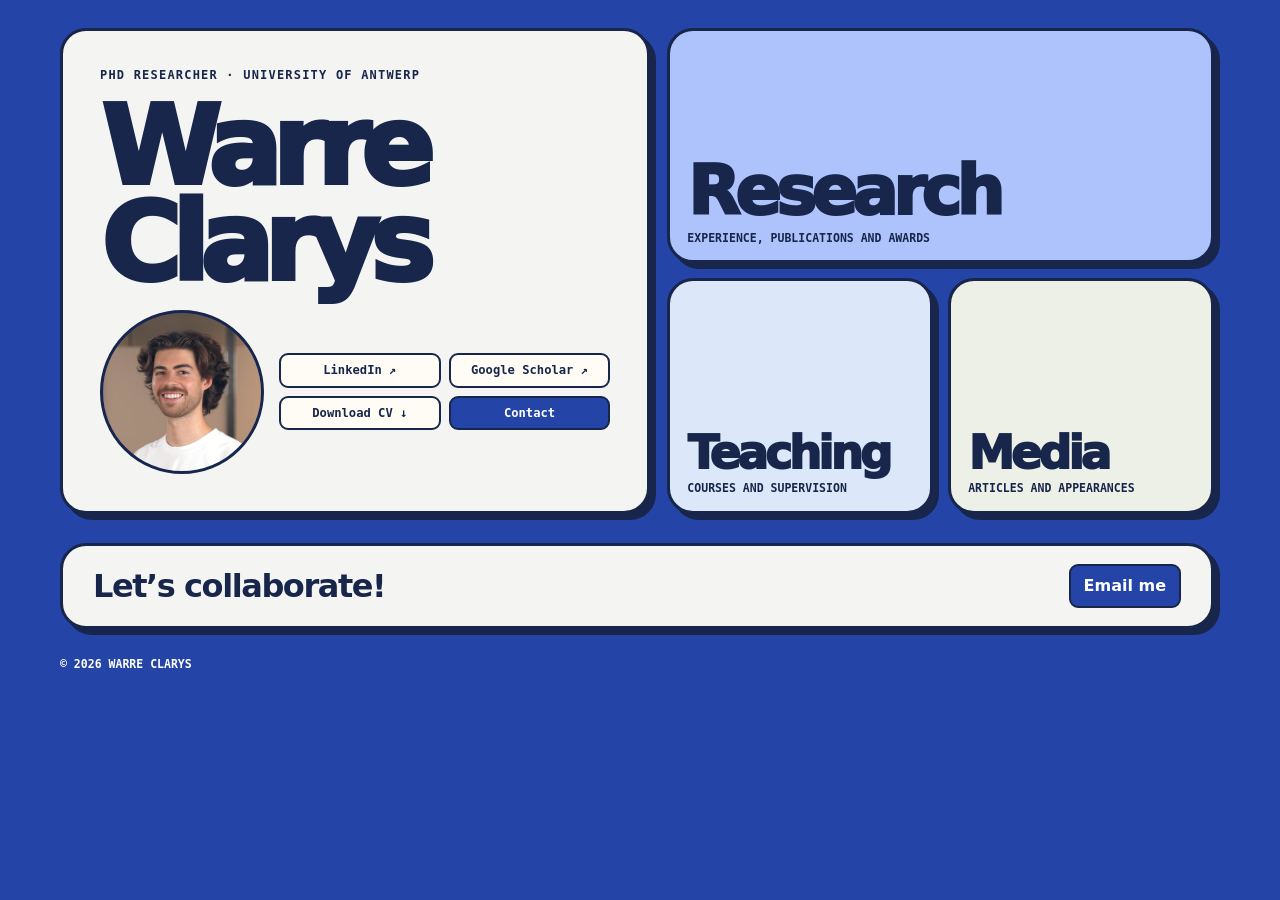
==== commit 4fc6988c: "Add files via upload" ====
--- a/index.html
+++ b/index.html
@@ -16,7 +16,7 @@
           <p class="stamp">PhD researcher · University of Antwerp</p>
           <h1 id="site-name"><span>Warre</span><span>Clarys</span></h1>
           <div class="intro-bottom">
-            <figure class="portrait"><span aria-hidden="true">WC</span><img src="profielfoto2_bijgesneden.png" alt="Portrait of Warre Clarys" onerror="this.hidden = true"></figure>
+            <figure class="portrait"><span aria-hidden="true">WC</span><img src="profielfoto-web.png" width="328" height="328" alt="Portrait of Warre Clarys" onerror="this.hidden = true"></figure>
             <nav class="profile-links" aria-label="Profile links">
               <a class="tag-link" href="https://www.linkedin.com/in/warre-clarys-a41159239/" target="_blank" rel="noreferrer">LinkedIn <span aria-hidden="true">↗</span></a>
               <a class="tag-link" href="https://scholar.google.com/citations?user=UOF4WLYAAAAJ" target="_blank" rel="noreferrer">Google Scholar <span aria-hidden="true">↗</span></a>
--- a/kobalt.css
+++ b/kobalt.css
@@ -28,7 +28,7 @@
 .research-statement { line-height: 1.45; }
 .intro-bottom { display: grid; grid-template-columns: auto minmax(0, 1fr); align-items: center; gap: 15px; }
 .portrait {
-  position: relative; display: grid; place-items: center; margin: 0; width: clamp(84px, 11vw, 146px);
+  position: relative; display: grid; place-items: center; margin: 0; width: clamp(84px, 13vw, 164px);
   aspect-ratio: 1; border: var(--edge); border-radius: 50%; overflow: hidden; background: var(--canvas); color: var(--canvas-ink);
 }
 .portrait span { font: 900 1.5rem/1 var(--mono); }
@@ -116,17 +116,27 @@
 .journal-group h3 { background: var(--research); }
 .conference-group h3 { background: var(--media); }
 .publication-group .pub-list li:first-child { border-top: 0; }
-.paper-links { display: flex; align-items: flex-start; gap: 6px; }
+.paper-links { display: flex; flex-direction: column; align-items: stretch; justify-self: start; gap: 6px; text-align: center; }
 .award-description { border-top: 1px solid #A7B0C4; padding: 12px 14px 14px; }
 .record.award > .award-description { margin-top: 0; }
 .pub-list p, .meta, .context { font-size: .91rem; }
 .paper-authors { margin: 3px 0; }
 .pub-list li > div > strong { line-height: 1.3; display: block; margin-bottom: 3px; }
+.course-list li { grid-template-columns: minmax(0, 1fr); }
+.thesis-list, .experience-list { padding-inline: 0; }
+.thesis-type.master { background: var(--research); }
+.thesis-type.bachelor { background: var(--media); }
+.thesis-type { justify-self: start; }
+.experience-list h3 { line-height: 1.3; margin: 4px 0; }
+.experience-list .context { margin-bottom: 4px; }
+.experience-logos { display: flex; flex-direction: column; align-items: flex-end; justify-self: end; gap: 8px; }
+.experience-logos img { display: block; width: auto; height: auto; max-width: 94px; max-height: 30px; }
 .tag-link {
   display: inline-block; background: var(--research); padding: 5px 9px; border: 2px solid; border-radius: 9px;
   text-decoration: none; font: 700 .76rem/1.2 var(--mono); white-space: nowrap;
 }
 .tag-link:hover { text-decoration: underline; }
+.tag-link.paper-download { background: var(--media); }
 .tag-link.status { background: transparent; }
 .records { display: grid; grid-template-columns: repeat(2, minmax(0, 1fr)); gap: 12px; }
 .record { padding: 14px; border: 2px solid var(--ink); border-radius: 12px; }
